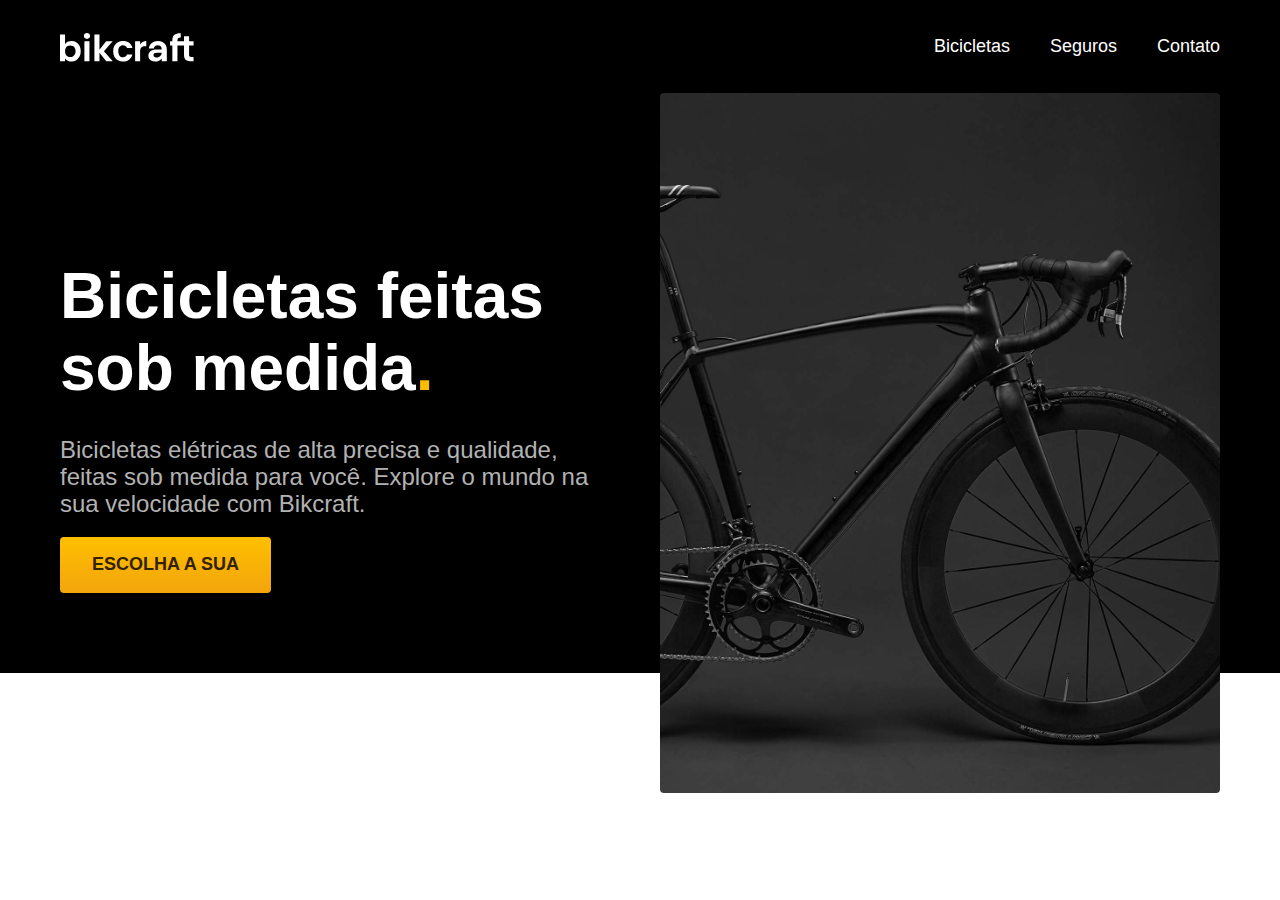
==== bikcraft/index.html @ 2b298da4 "Header do site" ====
<!DOCTYPE html>
<html lang="pt-br">
<head>
    <title>BikCraft - Bicletas Elétricas</title>
    <meta name="description" content="Bicletas elétricas de alta precisão e qualidade feitas sob medida para o cliente. Explore o mundo na sua velocidade com a Bikcraft.">
    <meta charset="UTF-8">
    <meta name="viewport" content="width=device-width, initial-scale=1.0">
    <link rel="stylesheet" href="./css/style.css">
</head>
<body>
    <header class="header-bg">
        <div class="header">
            <a href="./">        
                <img src="./img/bikcraft.svg" alt="Bikcraft">
            </a>
            <nav aria-label="primaria">
                <ul class="header-menu">
                    <li><a href="./bicicletas.html">Bicicletas</a></li>
                    <li><a href="./seguros.html">Seguros</a></li>
                    <li><a href="./contato.html">Contato</a></li>
                </ul>
            </nav>
        </div>
    </header>

    <main class="introducao-bg">
        <div class="introducao">
            <div class="introducao-conteudo">
            <h1>Bicicletas feitas sob medida<span>.</span></h1>
            <p>Bicicletas elétricas de alta precisa e qualidade,
                feitas sob medida para você. Explore o mundo na
                sua velocidade com Bikcraft.</p>
            <a href="./bicicletas.html">Escolha a sua</a>
            </div>
            <div>
            <img src="./img/fotos/introducao.jpg" alt="Bicicleta elétrica preta">
            </div>
        </div>
    </main>
</body>
</html>
---- bikcraft/css/style.css ----
body{
    margin: 0px;
    font-family: Arial, Helvetica, sans-serif;
}
ul{
    padding: 0px;
    list-style: none;
}
h1, ul, p{
   margin: 0px;
}
a{
    text-decoration: none;
    color: inherit;
}
img{
    max-width: 100%;
    display: block;
}
.header-bg{
    background-color: #000000;   
}
.header{
    display: flex;
    justify-content: space-between;
    align-items: center;
    padding: 20px;
    max-width: 1160px;
    margin-left: auto;
    margin-right: auto;
    flex-wrap: wrap;
    gap: 20px;
}

.header-menu{
    display: flex;
    gap: 40px;
    flex-wrap: wrap;
}

.header-menu a {
    padding: 16px 0px;
    display: inline-block;
    color: #ffffff;
    font-size: 18px;
    position: relative;
}

.header-menu a:after{
    content: "";
    display: block;
    height: 2px;
    width: 0px;
    background: #ffffff;
    margin-top: 4px;
    transition: 0.3s;
    position: absolute;
}

.header-menu a:hover:after{
    content: "";
    display: block;
    height: 2px;
    width: 100%;
    background: #ffffff;
    margin-top: 4px
}

@media (max-width:800px){
    .header-menu{
        gap: 20px;
    }
    .header-menu a{
        background: #111111;
        padding: 12px 16px;
        border-radius: 4px;
    }
    .header-menu a:hover{
        background-color: #2e2e2e;
    }
    .header a:hover:after{
       display: none;
    }
}

@media (max-width:600px){
    .header-menu{
        gap: 12px;
    }
    .header-menu a{
        padding: 8px 13px;
        font-size: 14px;
    }
}

.introducao-bg{
    background-color: #000000;
    color: white;
    box-shadow: inset 0 -120px #ffffff;
}
.introducao{
    display: grid;
    grid-template-columns: 1fr 1fr;
    gap: 0px 40px;
    max-width: 1200px;
    box-sizing: border-box;
    padding-left: 20px;
    padding-right: 20px;
    margin-left: auto;
    margin-right: auto;
}
.introducao-conteudo{
    align-self: end;
    padding-bottom: 200px;
}
.introducao img{
    height: 100%;
    object-fit: cover;
    border-radius: 4px;
}
.introducao h1{
    margin-bottom: 32px;
    font-size: 64px;
    line-height: 1.125;
}

.introducao h1 span{
    color: #FFBB00;
}

.introducao p{
    margin-bottom: 20px;
    font-size: 24px;
    line-height: 1.125;
    color: #b2b2b2;
}
.introducao a{
    padding: 16px 32px;
    display: inline-block;
    background: linear-gradient(#ffbf00, #f2a50c);
    border-radius: 4px;
    box-shadow: 0 1px 2px rgba(0,0,0,0.1);  
    text-transform: uppercase;
    color: #332200;
    font-size: 18px;
    line-height: 1.33;
    font-weight: bold;
}
.introducao a:hover{
    background: linear-gradient(#ffb60d, #e59317);
}
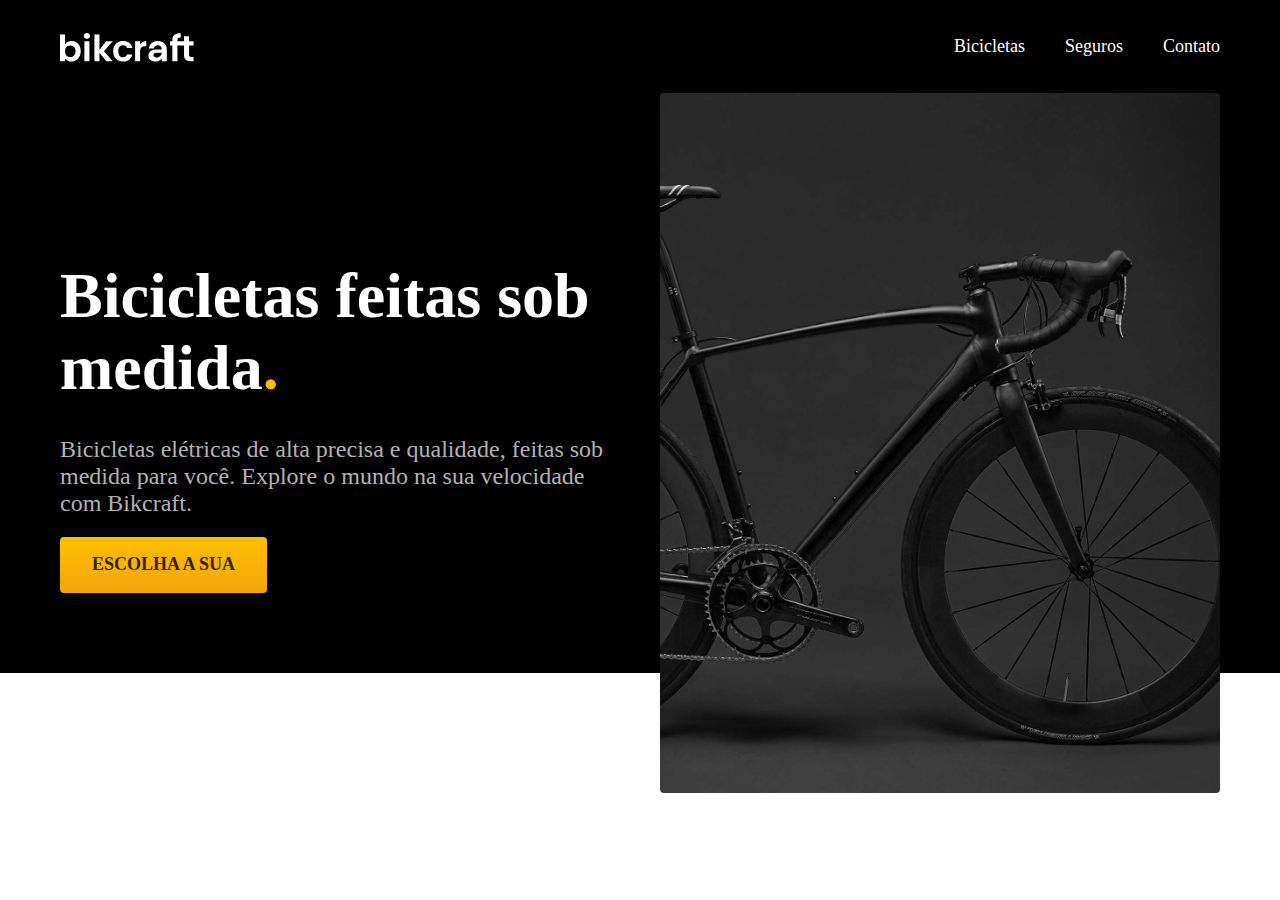
==== commit 5cda181a: "Organizacao de CSS e finalizacao de header" ====
--- a/bikcraft/index.html
+++ b/bikcraft/index.html
@@ -6,6 +6,9 @@
     <meta charset="UTF-8">
     <meta name="viewport" content="width=device-width, initial-scale=1.0">
     <link rel="stylesheet" href="./css/style.css">
+    <!--<link rel="preconnect" href="https://fonts.googleapis.com">
+    <link rel="preconnect" href="https://fonts.gstatic.com" crossorigin>
+    <link href="https://fonts.googleapis.com/css2?family=Poppins:wght@400;600&family=Roboto:wght@400;500&display=swap " rel="stylesheet"> -->
 </head>
 <body>
     <header class="header-bg">
@@ -14,7 +17,7 @@
                 <img src="./img/bikcraft.svg" alt="Bikcraft">
             </a>
             <nav aria-label="primaria">
-                <ul class="header-menu">
+                <ul class="header-menu cor-0">
                     <li><a href="./bicicletas.html">Bicicletas</a></li>
                     <li><a href="./seguros.html">Seguros</a></li>
                     <li><a href="./contato.html">Contato</a></li>
@@ -26,16 +29,17 @@
     <main class="introducao-bg">
         <div class="introducao">
             <div class="introducao-conteudo">
-            <h1>Bicicletas feitas sob medida<span>.</span></h1>
-            <p>Bicicletas elétricas de alta precisa e qualidade,
+            <h1 class="texto-grande cor-0">Bicicletas feitas sob medida<span class="cor-p1">.</span></h1>
+            <p class="texto-medio cor-5">Bicicletas elétricas de alta precisa e qualidade,
                 feitas sob medida para você. Explore o mundo na
                 sua velocidade com Bikcraft.</p>
-            <a href="./bicicletas.html">Escolha a sua</a>
+            <a class="botao" href="./bicicletas.html">Escolha a sua</a>
             </div>
             <div>
             <img src="./img/fotos/introducao.jpg" alt="Bicicleta elétrica preta">
             </div>
         </div>
     </main>
+
 </body>
 </html>--- a/bikcraft/css/style.css
+++ b/bikcraft/css/style.css
@@ -1,151 +1,8 @@
-body{
-    margin: 0px;
-    font-family: Arial, Helvetica, sans-serif;
-}
-ul{
-    padding: 0px;
-    list-style: none;
-}
-h1, ul, p{
-   margin: 0px;
-}
-a{
-    text-decoration: none;
-    color: inherit;
-}
-img{
-    max-width: 100%;
-    display: block;
-}
-.header-bg{
-    background-color: #000000;   
-}
-.header{
-    display: flex;
-    justify-content: space-between;
-    align-items: center;
-    padding: 20px;
-    max-width: 1160px;
-    margin-left: auto;
-    margin-right: auto;
-    flex-wrap: wrap;
-    gap: 20px;
-}
+@import "./global/global.css";
+@import "./global/header.css";
+@import "./home/introducao.css";
+@import "./utilidades/componentes.css";
+@import "./utilidades/tipografia.css";
+@import "./utilidades/cores.css";
 
-.header-menu{
-    display: flex;
-    gap: 40px;
-    flex-wrap: wrap;
-}
 
-.header-menu a {
-    padding: 16px 0px;
-    display: inline-block;
-    color: #ffffff;
-    font-size: 18px;
-    position: relative;
-}
-
-.header-menu a:after{
-    content: "";
-    display: block;
-    height: 2px;
-    width: 0px;
-    background: #ffffff;
-    margin-top: 4px;
-    transition: 0.3s;
-    position: absolute;
-}
-
-.header-menu a:hover:after{
-    content: "";
-    display: block;
-    height: 2px;
-    width: 100%;
-    background: #ffffff;
-    margin-top: 4px
-}
-
-@media (max-width:800px){
-    .header-menu{
-        gap: 20px;
-    }
-    .header-menu a{
-        background: #111111;
-        padding: 12px 16px;
-        border-radius: 4px;
-    }
-    .header-menu a:hover{
-        background-color: #2e2e2e;
-    }
-    .header a:hover:after{
-       display: none;
-    }
-}
-
-@media (max-width:600px){
-    .header-menu{
-        gap: 12px;
-    }
-    .header-menu a{
-        padding: 8px 13px;
-        font-size: 14px;
-    }
-}
-
-.introducao-bg{
-    background-color: #000000;
-    color: white;
-    box-shadow: inset 0 -120px #ffffff;
-}
-.introducao{
-    display: grid;
-    grid-template-columns: 1fr 1fr;
-    gap: 0px 40px;
-    max-width: 1200px;
-    box-sizing: border-box;
-    padding-left: 20px;
-    padding-right: 20px;
-    margin-left: auto;
-    margin-right: auto;
-}
-.introducao-conteudo{
-    align-self: end;
-    padding-bottom: 200px;
-}
-.introducao img{
-    height: 100%;
-    object-fit: cover;
-    border-radius: 4px;
-}
-.introducao h1{
-    margin-bottom: 32px;
-    font-size: 64px;
-    line-height: 1.125;
-}
-
-.introducao h1 span{
-    color: #FFBB00;
-}
-
-.introducao p{
-    margin-bottom: 20px;
-    font-size: 24px;
-    line-height: 1.125;
-    color: #b2b2b2;
-}
-.introducao a{
-    padding: 16px 32px;
-    display: inline-block;
-    background: linear-gradient(#ffbf00, #f2a50c);
-    border-radius: 4px;
-    box-shadow: 0 1px 2px rgba(0,0,0,0.1);  
-    text-transform: uppercase;
-    color: #332200;
-    font-size: 18px;
-    line-height: 1.33;
-    font-weight: bold;
-}
-.introducao a:hover{
-    background: linear-gradient(#ffb60d, #e59317);
-}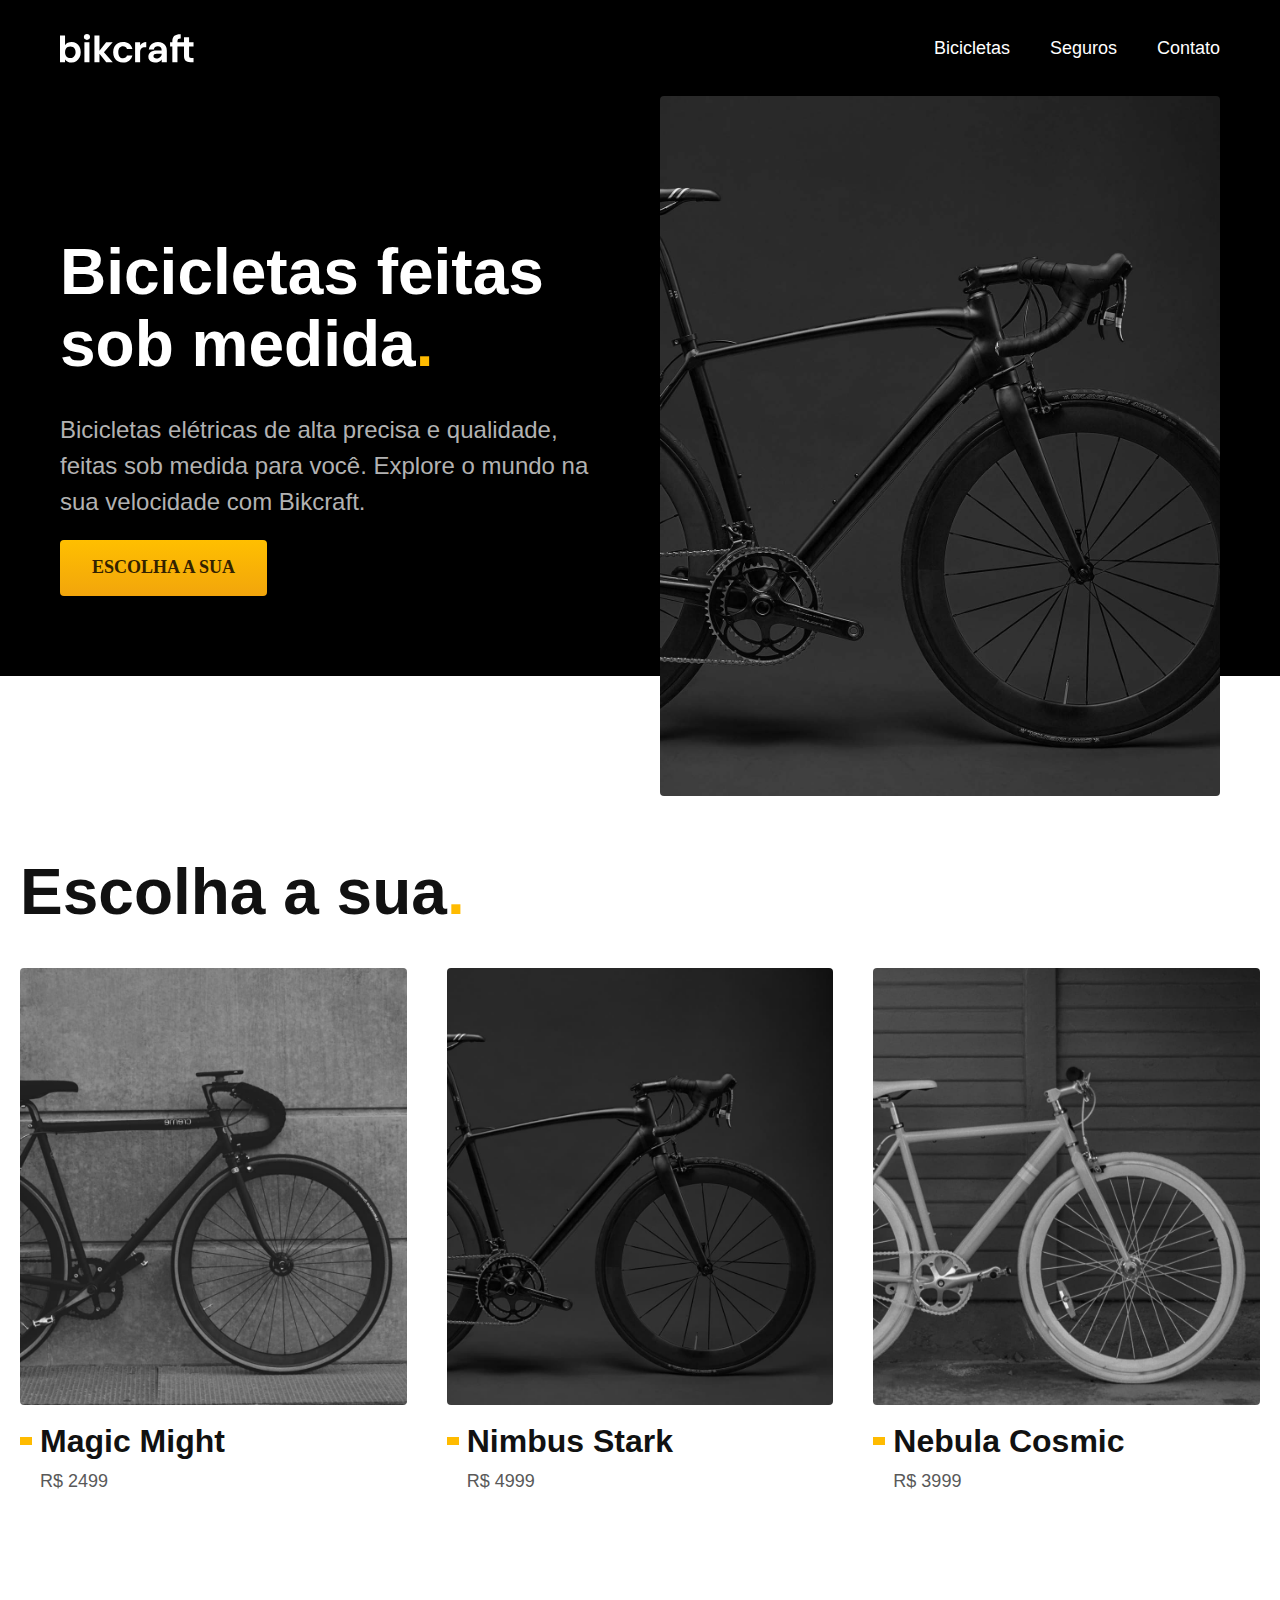
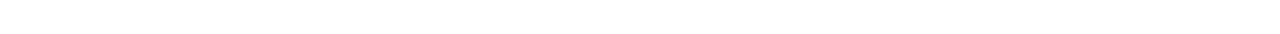
==== commit 6b367622: "Catálogo" ====
--- a/bikcraft/index.html
+++ b/bikcraft/index.html
@@ -17,7 +17,7 @@
                 <img src="./img/bikcraft.svg" alt="Bikcraft">
             </a>
             <nav aria-label="primaria">
-                <ul class="header-menu cor-0">
+                <ul class="header-menu font-1-m cor-0">
                     <li><a href="./bicicletas.html">Bicicletas</a></li>
                     <li><a href="./seguros.html">Seguros</a></li>
                     <li><a href="./contato.html">Contato</a></li>
@@ -29,8 +29,8 @@
     <main class="introducao-bg">
         <div class="introducao">
             <div class="introducao-conteudo">
-            <h1 class="texto-grande cor-0">Bicicletas feitas sob medida<span class="cor-p1">.</span></h1>
-            <p class="texto-medio cor-5">Bicicletas elétricas de alta precisa e qualidade,
+            <h1 class="font-1-xxl cor-0">Bicicletas feitas sob medida<span class="cor-p1">.</span></h1>
+            <p class="font-2-l cor-5">Bicicletas elétricas de alta precisa e qualidade,
                 feitas sob medida para você. Explore o mundo na
                 sua velocidade com Bikcraft.</p>
             <a class="botao" href="./bicicletas.html">Escolha a sua</a>
@@ -40,6 +40,31 @@
             </div>
         </div>
     </main>
-
+    <article class="bicicletas-lista">
+        <h2 class="font-1-xxl">Escolha a sua<span class="cor-p1">.</span></h2>
+        <ul>
+            <a href="./bicicletas/magic.html">
+                <li>
+                    <img src="./img/bicicletas/magic-home.jpg" alt="Bicicleta preta">
+                    <h3 class="font-1-xl">Magic Might</h3>
+                    <span class="font-2-m cor-8">R$ 2499</span>
+                </li>
+            </a>   
+            <a href="./bicicletas/magic.html">
+                <li>
+                    <img src="./img/bicicletas/nimbus-home.jpg" alt="Bicicleta preta">
+                    <h3 class="font-1-xl">Nimbus Stark</h3>
+                    <span class="font-2-m cor-8">R$ 4999</span>
+                </li>
+            </a>   
+            <a href="./bicicletas/magic.html">
+                <li>
+                    <img src="./img/bicicletas/nebula-home.jpg" alt="Bicicleta preta">
+                    <h3 class="font-1-xl">Nebula Cosmic</h3>
+                    <span class="font-2-m cor-8">R$ 3999</span>
+                </li>
+            </a>
+        </ul>
+    </article>
 </body>
 </html>--- a/bikcraft/css/style.css
+++ b/bikcraft/css/style.css
@@ -4,5 +4,6 @@
 @import "./utilidades/componentes.css";
 @import "./utilidades/tipografia.css";
 @import "./utilidades/cores.css";
+@import "./bicicletas/bicicletas-lista.css";
 
 
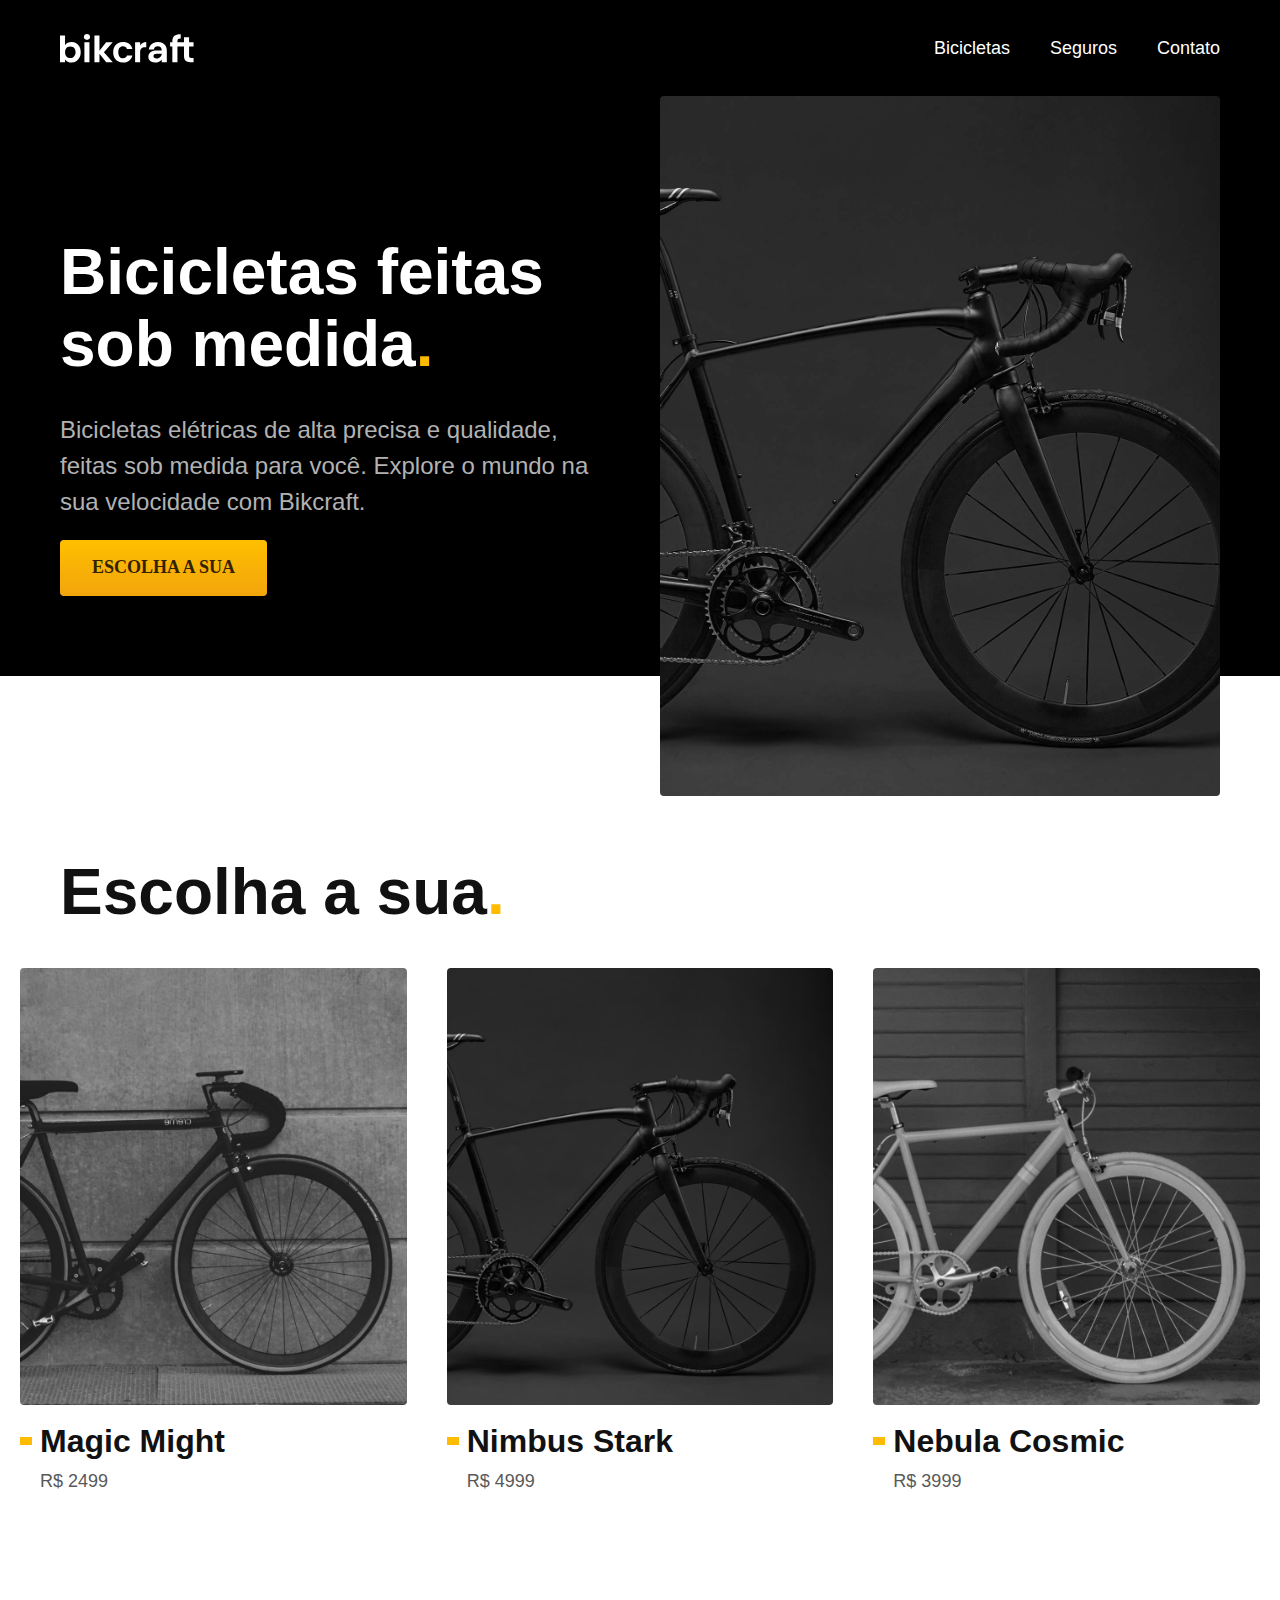
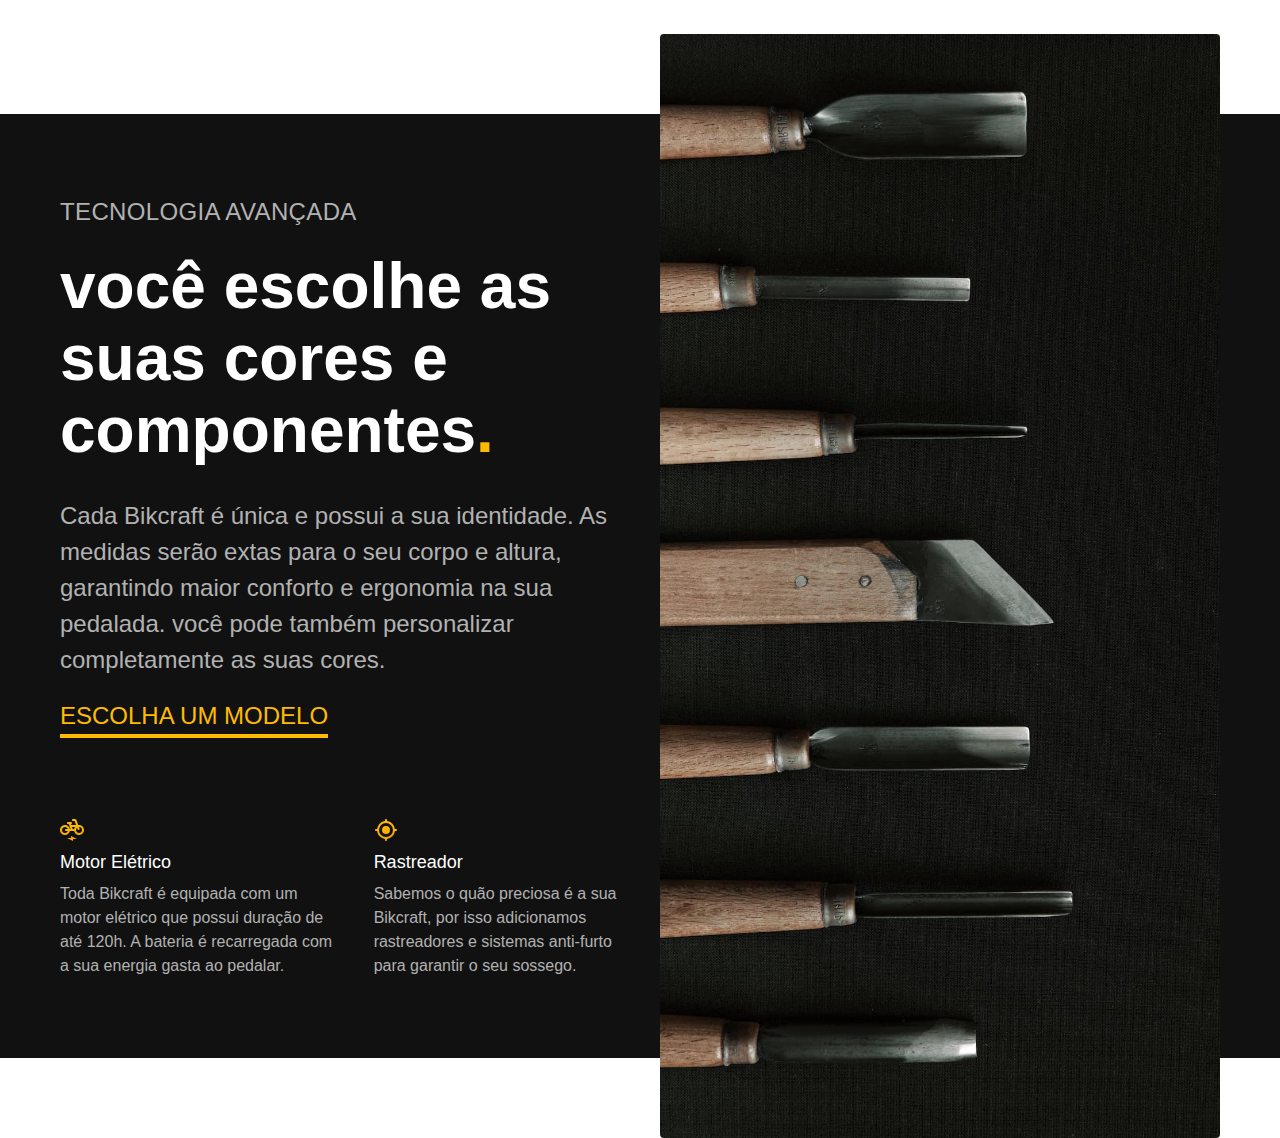
==== commit 5c483d93: "Criação de aba tecnologia" ====
--- a/bikcraft/index.html
+++ b/bikcraft/index.html
@@ -12,7 +12,7 @@
 </head>
 <body>
     <header class="header-bg">
-        <div class="header">
+        <div class="header container">
             <a href="./">        
                 <img src="./img/bikcraft.svg" alt="Bikcraft">
             </a>
@@ -27,7 +27,7 @@
     </header>
 
     <main class="introducao-bg">
-        <div class="introducao">
+        <div class="introducao container">
             <div class="introducao-conteudo">
             <h1 class="font-1-xxl cor-0">Bicicletas feitas sob medida<span class="cor-p1">.</span></h1>
             <p class="font-2-l cor-5">Bicicletas elétricas de alta precisa e qualidade,
@@ -41,7 +41,7 @@
         </div>
     </main>
     <article class="bicicletas-lista">
-        <h2 class="font-1-xxl">Escolha a sua<span class="cor-p1">.</span></h2>
+        <h2 class="font-1-xxl container">Escolha a sua<span class="cor-p1">.</span></h2>
         <ul>
             <a href="./bicicletas/magic.html">
                 <li>
@@ -66,5 +66,37 @@
             </a>
         </ul>
     </article>
+
+    <article class="tecnologia-bg">
+        <div class="tecnologia container">
+            <div class="tecnologia-conteudo">
+                <span class="font-2-l-b cor-5">Tecnologia Avançada</span>
+                <h2 class="font-1-xxl cor-0">você escolhe as suas cores e componentes<span class="cor-p1">.</span></h2>
+                <p class="font-2-l cor-5">Cada Bikcraft é única e possui a sua identidade. As medidas serão extas para o
+                seu corpo e altura, garantindo maior conforto e ergonomia na sua pedalada. você
+                pode também personalizar completamente as suas cores.</p>
+                <a href="./bicicletas.html" class="link">Escolha um modelo</a>
+                <div class="tecnologia-vantagens">
+                <div >
+                    <img src="./img/icones/eletrica.svg" alt="">
+                    <h3 class="font-1-m cor-0">Motor Elétrico</h3>
+                    <p class="font-2-s cor-5">Toda Bikcraft é equipada com um motor elétrico que possui duração de até
+                    120h. A bateria é recarregada com a sua energia gasta ao pedalar.</p>
+                </div>
+                <div>
+                    <img src="./img/icones/rastreador.svg" alt="">
+                    <h3 class="font-1-m cor-0">Rastreador</h3>
+                    <p class="font-2-s cor-5">Sabemos o quão preciosa é a sua Bikcraft, por isso adicionamos rastreadores e
+                    sistemas anti-furto para garantir o seu sossego.</p>
+                </div>
+            </div>
+            </div>
+            <div class="tecnologia-imagem">
+                <img src="./img/fotos/tecnologia.jpg" alt="">
+            </div>
+        </div>
+    </article>
+
 </body>
+
 </html>--- a/bikcraft/css/style.css
+++ b/bikcraft/css/style.css
@@ -1,6 +1,7 @@
 @import "./global/global.css";
 @import "./global/header.css";
 @import "./home/introducao.css";
+@import "./home/tecnologia.css";
 @import "./utilidades/componentes.css";
 @import "./utilidades/tipografia.css";
 @import "./utilidades/cores.css";
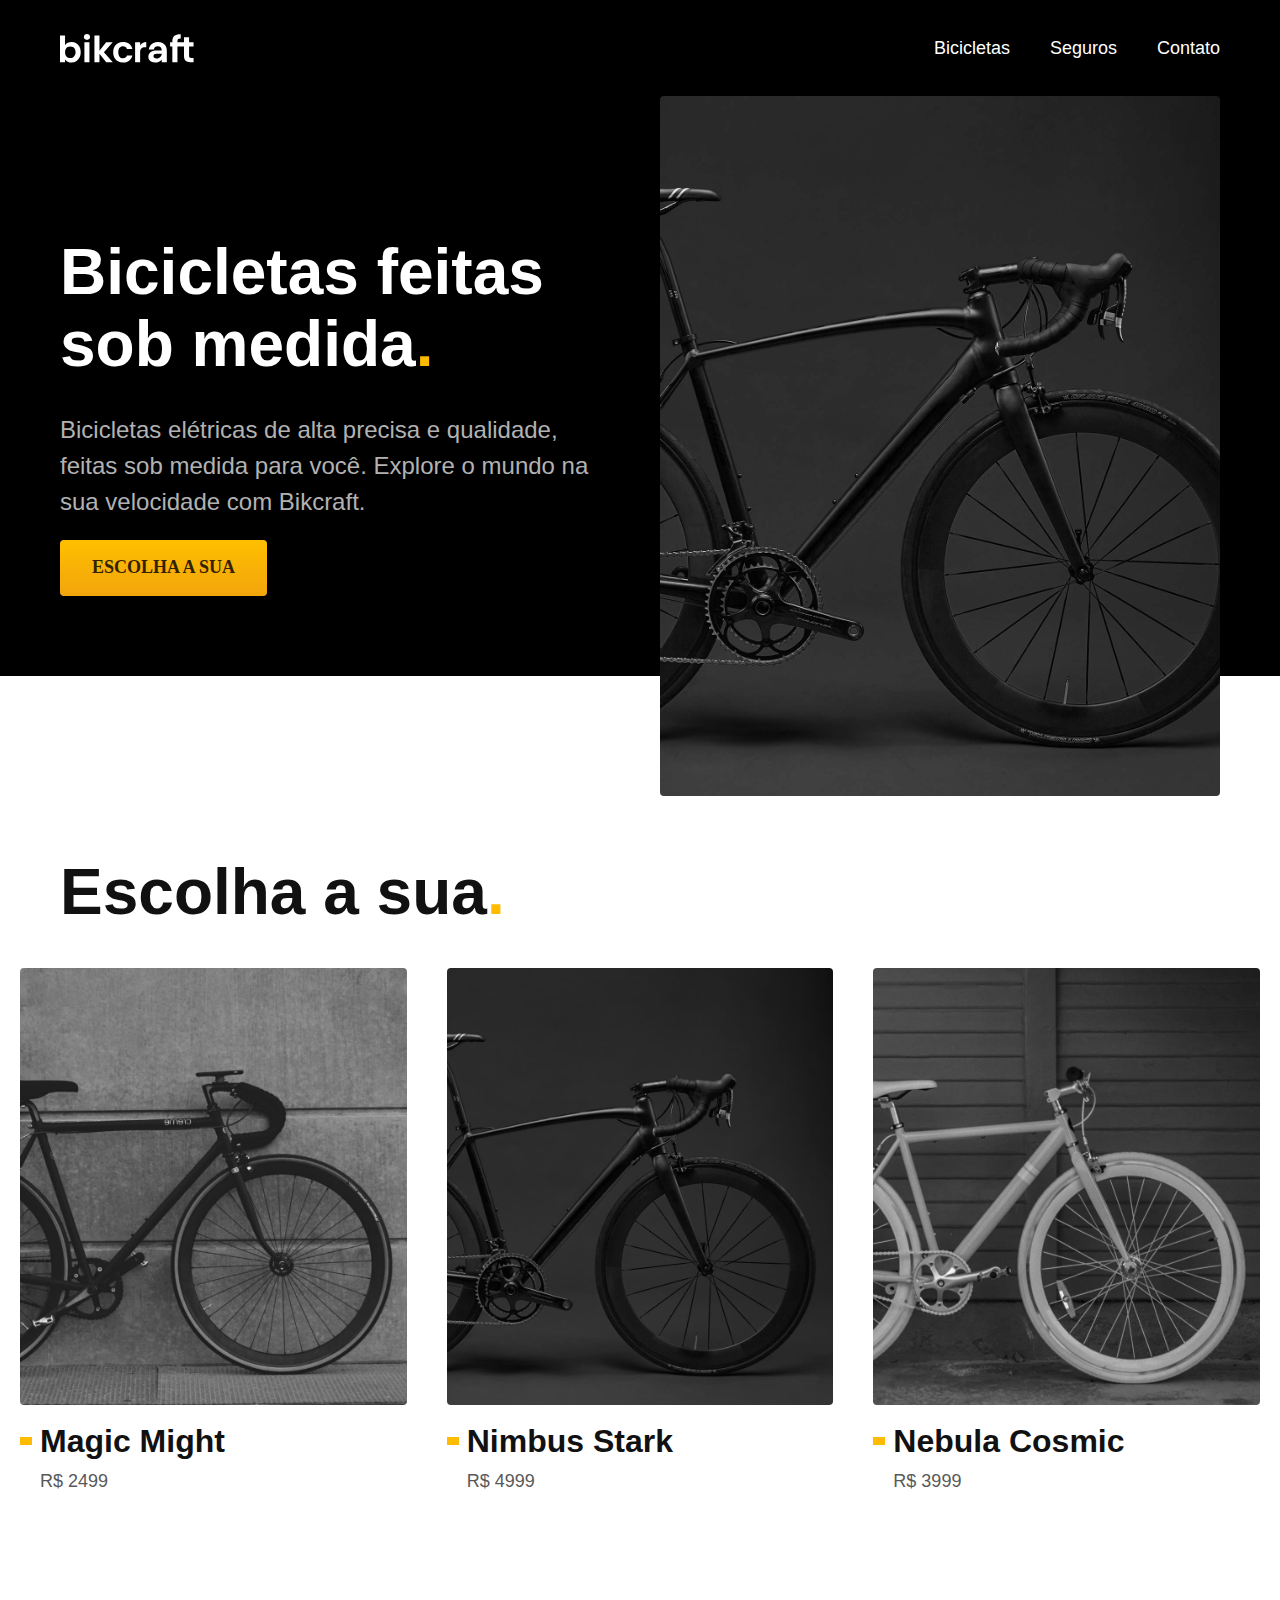
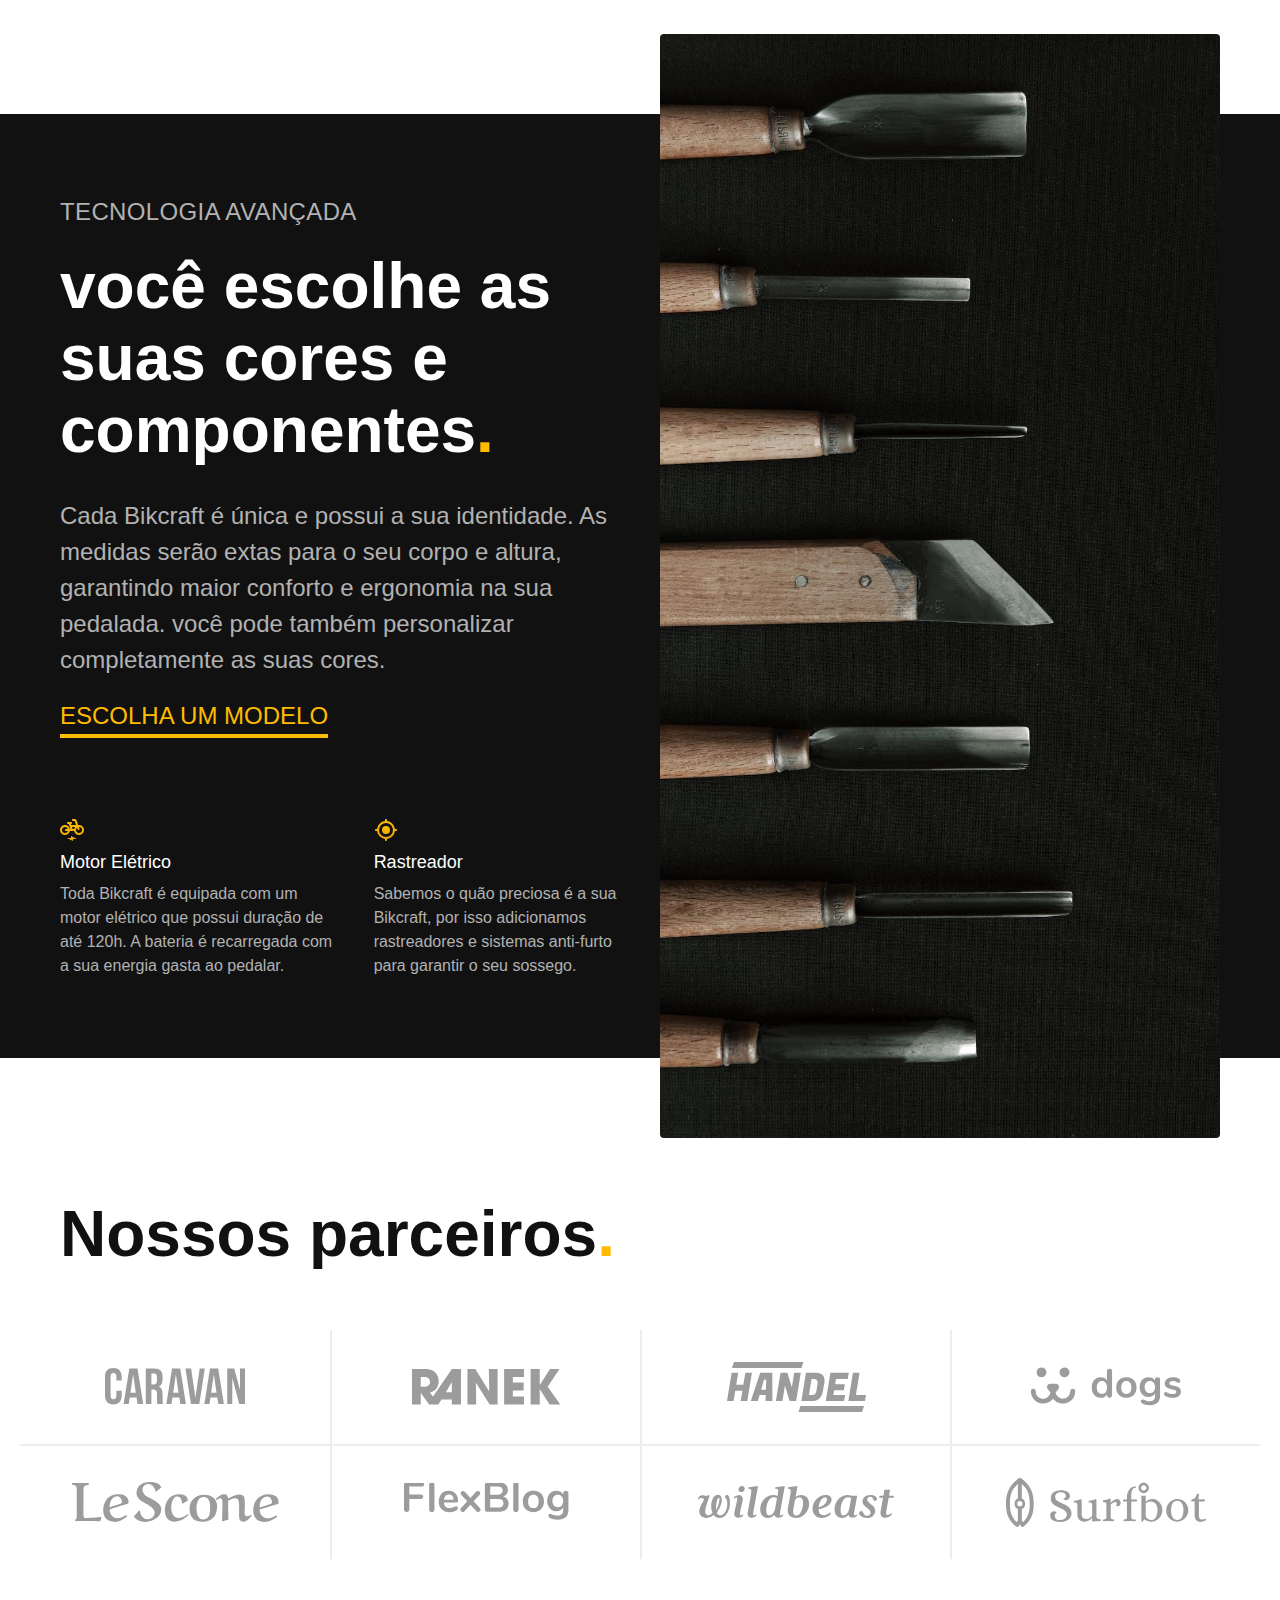
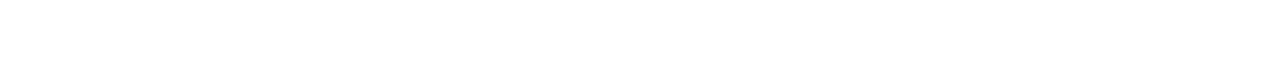
==== commit e66c8dd1: "Parceiros" ====
--- a/bikcraft/index.html
+++ b/bikcraft/index.html
@@ -97,6 +97,19 @@
         </div>
     </article>
 
+    <section class="parceiros" aria-label="Nossos Parceiros">
+        <h2 class="font-1-xxl container">Nossos parceiros<span class="cor-p1">.</span></h2>
+        <ul>
+            <li><img src="./img/parceiros/caravan.svg" alt="caravan"></li>
+            <li><img src="./img/parceiros/ranek.svg" alt="ranek"></li>
+            <li><img src="./img/parceiros/handel.svg" alt="handel.svg"></li>
+            <li><img src="./img/parceiros/dogs.svg" alt="dogs.svg"></li>
+            <li><img src="./img/parceiros/lescone.svg" alt="lescone.svg"></li>
+            <li><img src="./img/parceiros/flexblog.svg" alt="flexblog.svg"></li>
+            <li><img src="./img/parceiros/wildbeast.svg" alt="wildbeast.svg"></li>
+            <li><img src="./img/parceiros/surfbot.svg" alt="surfbot.svg"></li>
+        </ul>
+    </section>
 </body>
 
 </html>--- a/bikcraft/css/style.css
+++ b/bikcraft/css/style.css
@@ -1,10 +1,18 @@
+/* Global */
 @import "./global/global.css";
 @import "./global/header.css";
+
+/* Home */
 @import "./home/introducao.css";
 @import "./home/tecnologia.css";
+@import "./home/parceiros.css";
+
+/* Utilidades */
 @import "./utilidades/componentes.css";
 @import "./utilidades/tipografia.css";
 @import "./utilidades/cores.css";
+
+/* Bicicletas */
 @import "./bicicletas/bicicletas-lista.css";
 
 
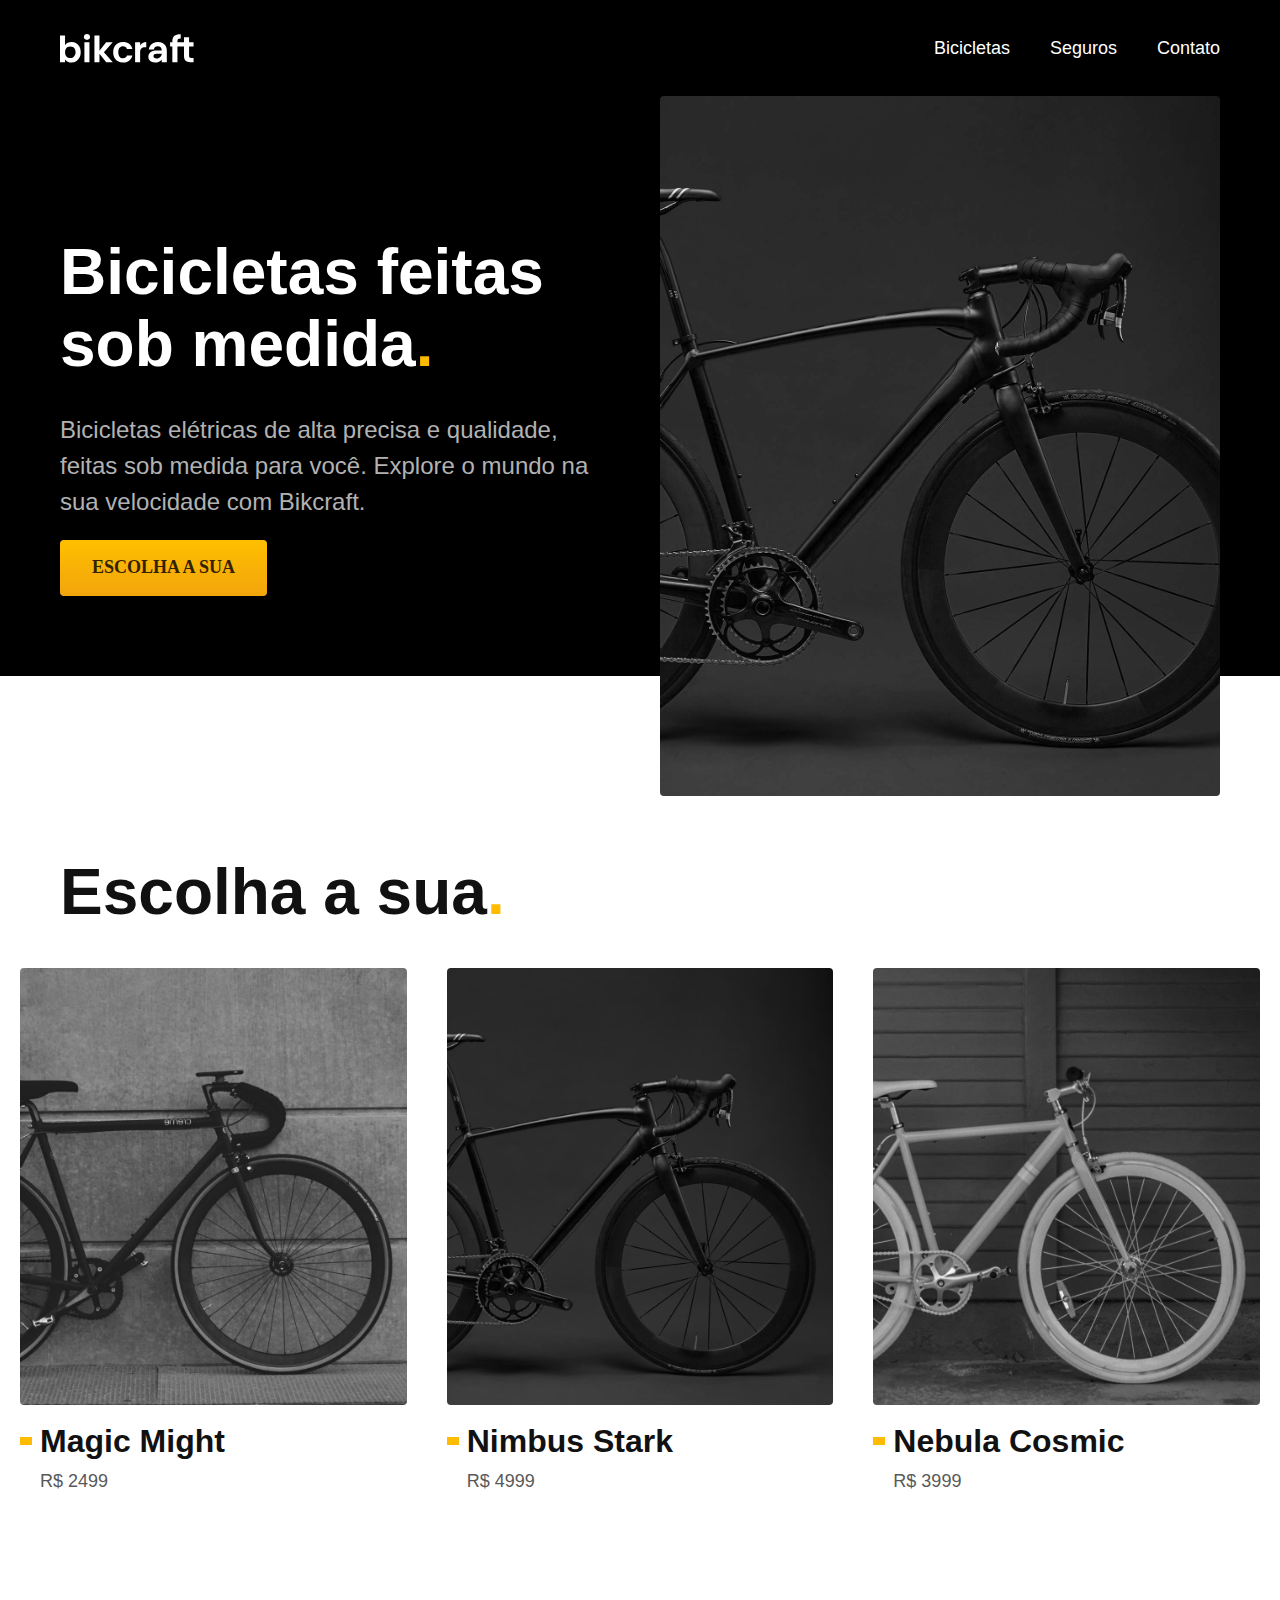
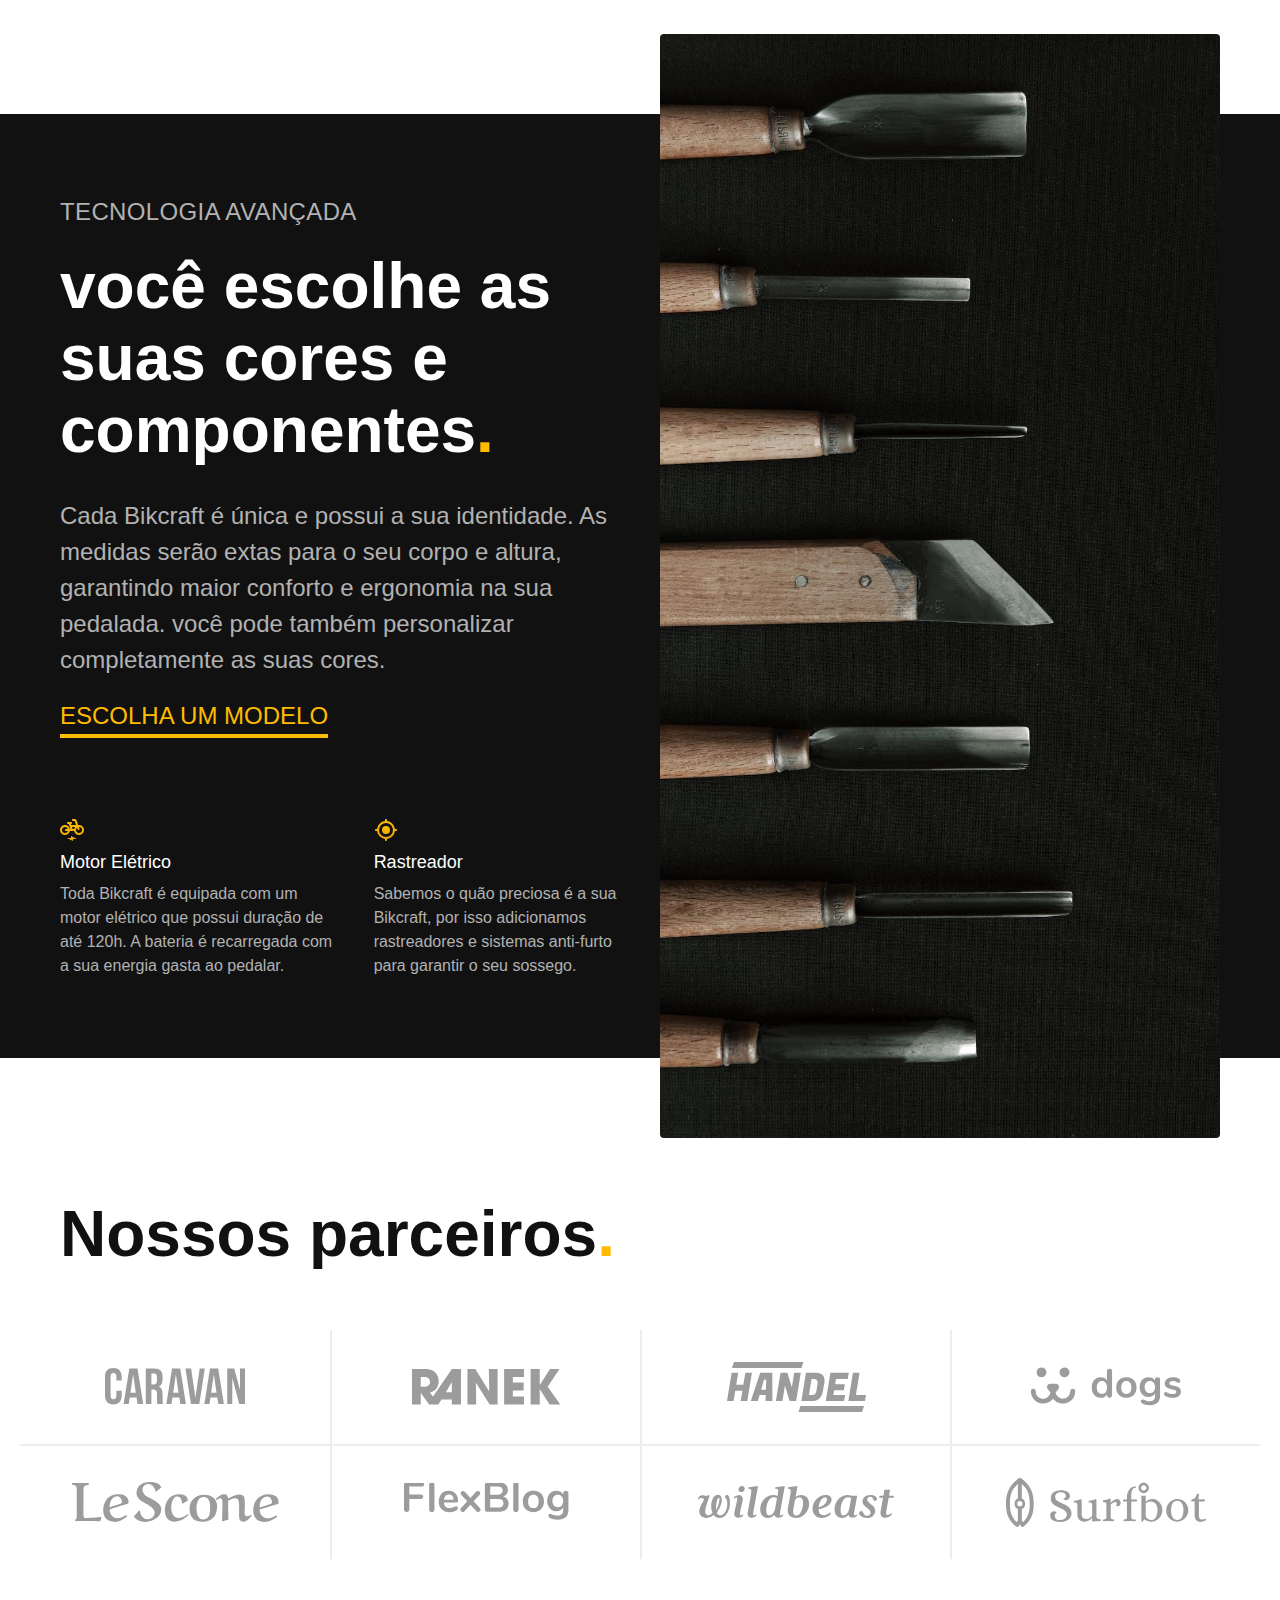
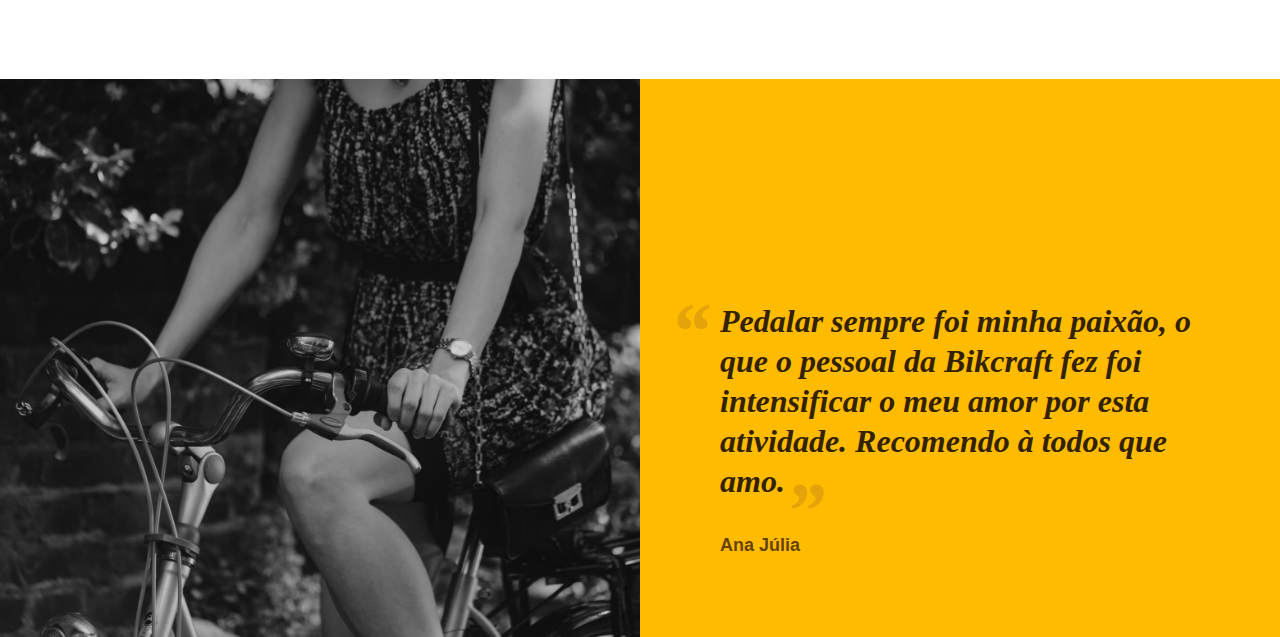
==== commit 8515fcc3: "Depoimento" ====
--- a/bikcraft/index.html
+++ b/bikcraft/index.html
@@ -110,6 +110,20 @@
             <li><img src="./img/parceiros/surfbot.svg" alt="surfbot.svg"></li>
         </ul>
     </section>
+
+    <section class="depoimento" aria-label="Depoimento">
+    <div>
+        <img src="./img/fotos/depoimento.jpg" alt="Pessoa pedalando com uma bicicleta Bikcraft">
+    </div>
+    <div class="depoimento-conteudo">
+        <blockquote class="font-1-xl cor-p5">
+            <p>Pedalar sempre foi minha paixão, o que o pessoal da 
+            Bikcraft fez foi intensificar o meu amor por esta atividade.
+            Recomendo à todos que amo.</p>
+        </blockquote>
+        <span class="font-1-m-b cor-p4">Ana Júlia</span>
+    </div>
+    </section>
 </body>
 
 </html>--- a/bikcraft/css/style.css
+++ b/bikcraft/css/style.css
@@ -6,6 +6,7 @@
 @import "./home/introducao.css";
 @import "./home/tecnologia.css";
 @import "./home/parceiros.css";
+@import "./home/depoimento.css";
 
 /* Utilidades */
 @import "./utilidades/componentes.css";
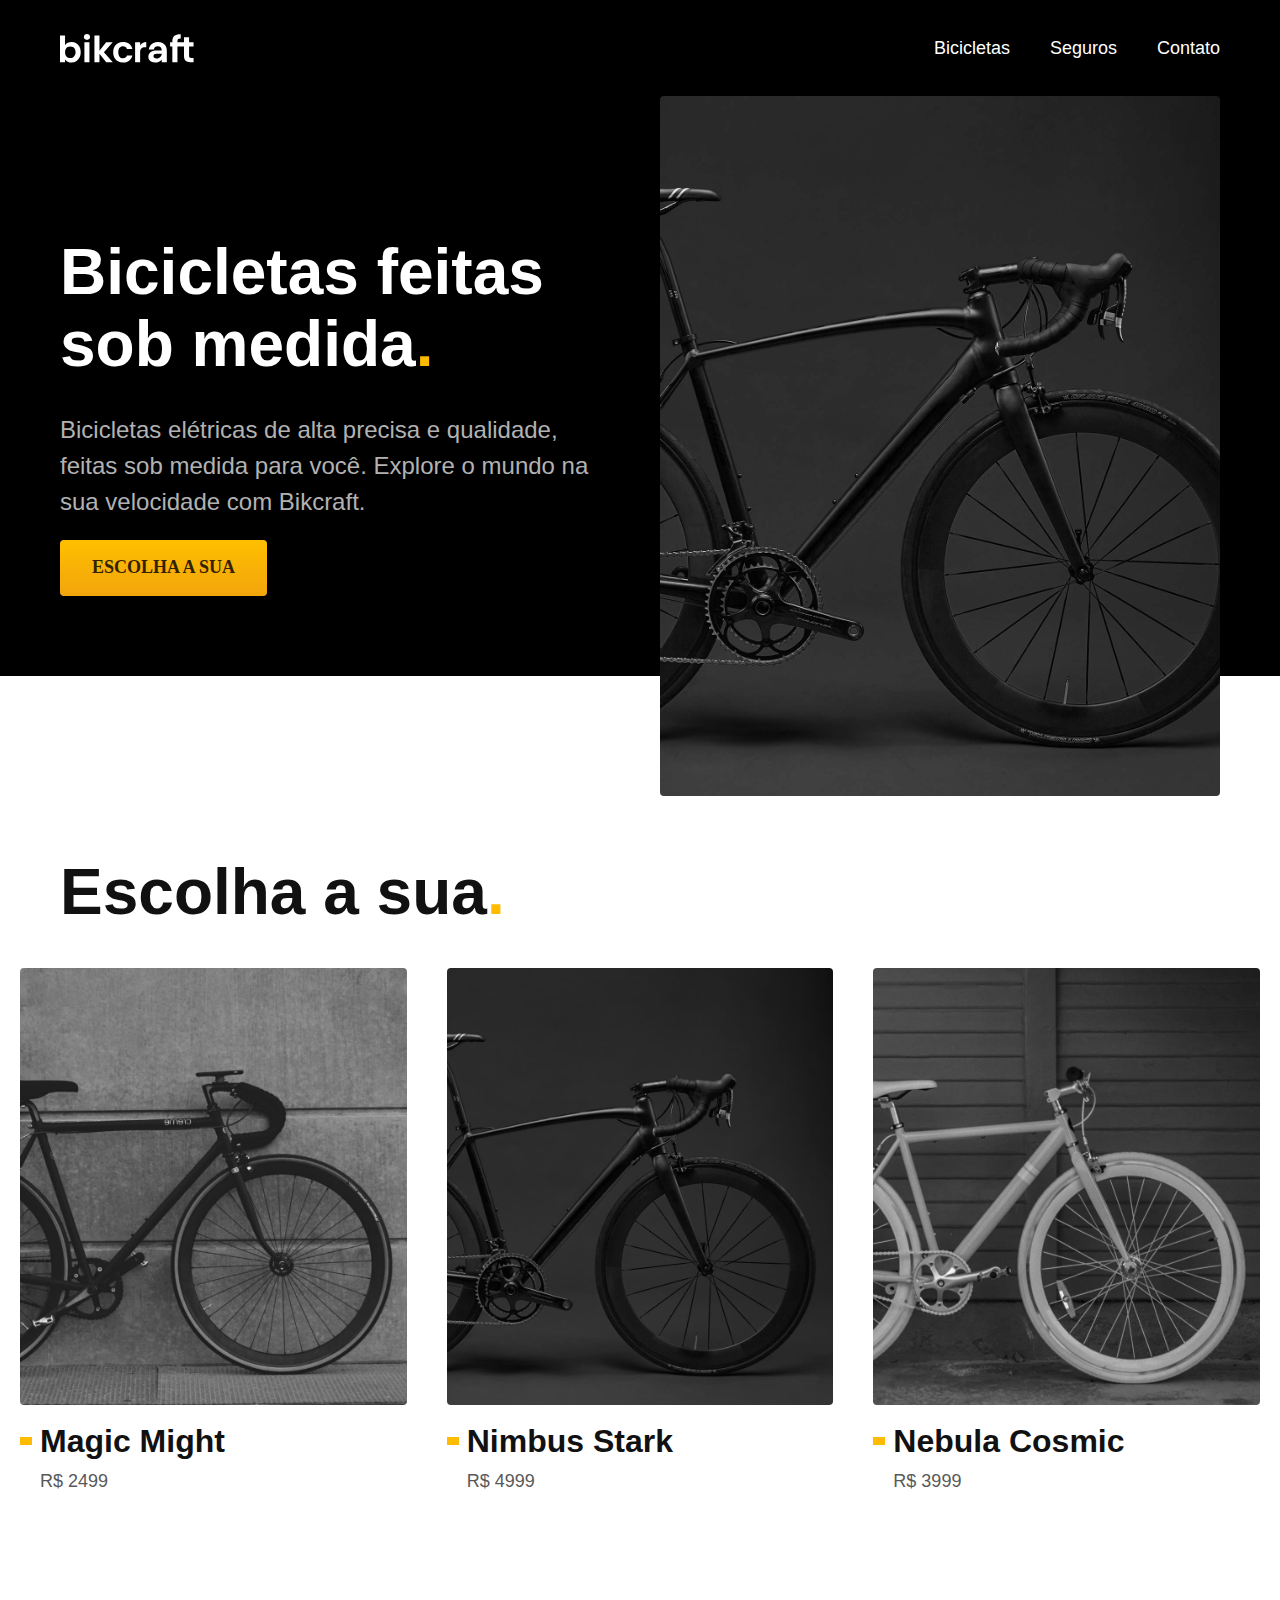
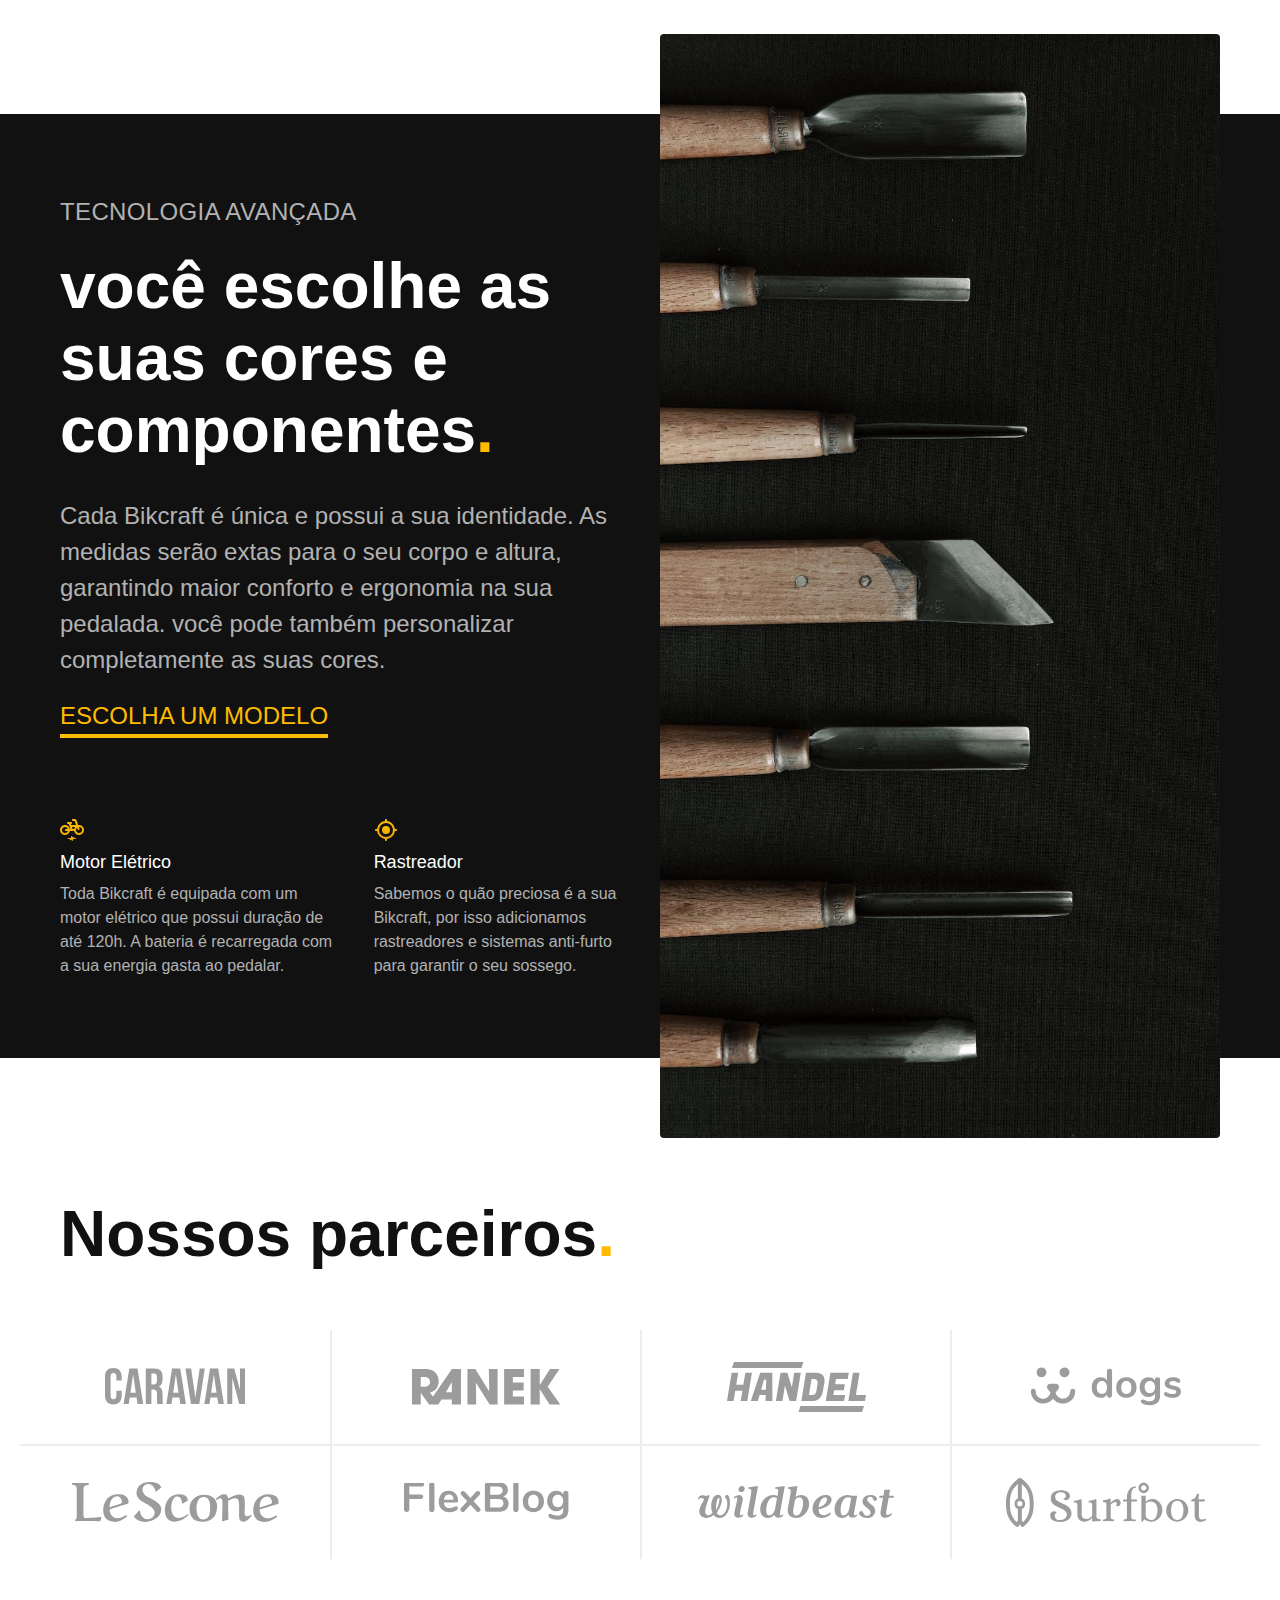
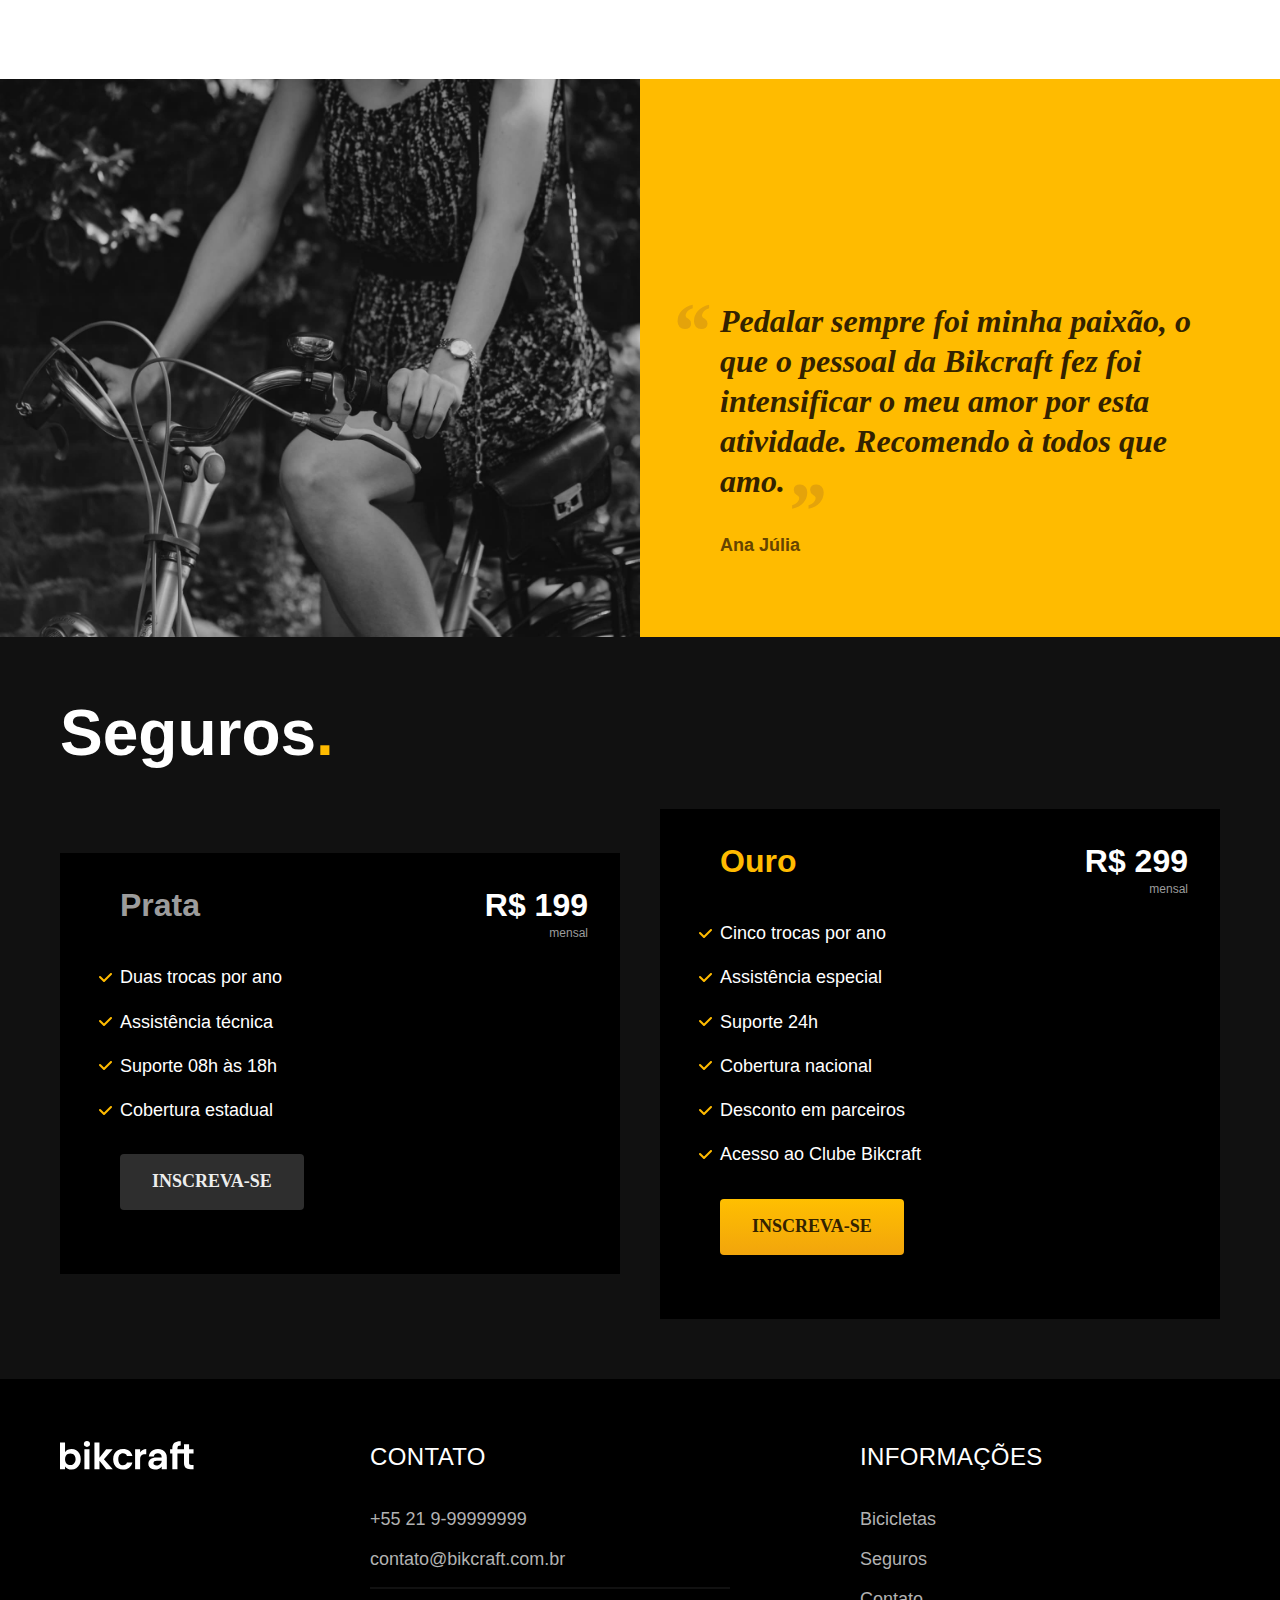
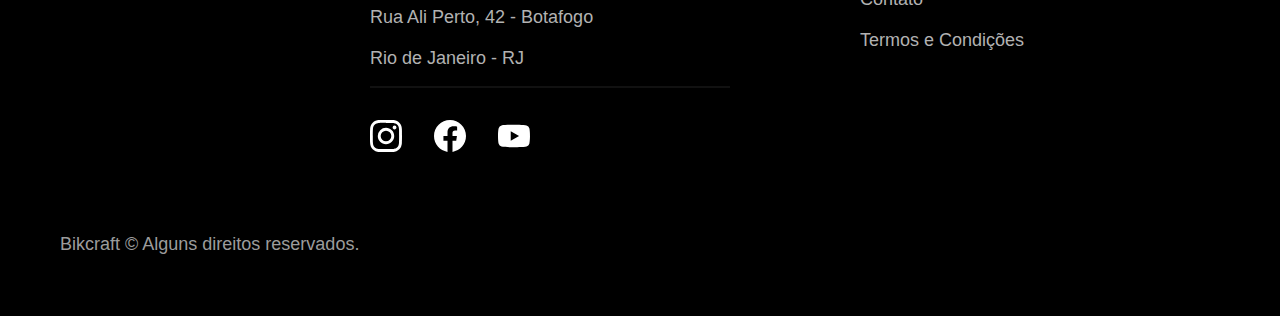
==== commit 0ff30a3e: "Seguros - footer - termos" ====
--- a/bikcraft/index.html
+++ b/bikcraft/index.html
@@ -124,6 +124,77 @@
         <span class="font-1-m-b cor-p4">Ana Júlia</span>
     </div>
     </section>
+
+    <article class="seguros-bg">
+        <div class="seguros container">
+            <h2 class="font-1-xxl cor-0">Seguros<span class="cor-p1">.</span></h2>
+            <div class="seguros-item">
+                <h3 class="font-1-xl cor-6">Prata</h3>
+                <span class="font-1-xl cor-0">R$ 199 <span class="font-1-xs cor-6">mensal</span>
+                </span>
+                <ul class="font-2-m cor-0">
+                    <li>Duas trocas por ano</li>
+                    <li>Assistência técnica</li>
+                    <li>Suporte 08h às 18h</li>
+                    <li>Cobertura estadual</li>
+                </ul>
+                <a href="./orcamento.html" class="botao secundario">Inscreva-se</a>
+            </div>
+            <div class="seguros-item">
+                <h3 class="font-1-xl cor-p1">Ouro</h3>
+                <span class="font-1-xl cor-0">R$ 299 <span class="font-1-xs cor-6">mensal</span>
+                </span>
+                <ul class="font-2-m cor-0">
+                    <li>Cinco trocas por ano</li>
+                    <li>Assistência especial</li>
+                    <li>Suporte 24h</li>
+                    <li>Cobertura nacional</li>
+                    <li>Desconto em parceiros</li>
+                    <li>Acesso ao Clube Bikcraft</li>
+                </ul>
+                </ul>
+                <a href="./orcamento.html" class="botao">Inscreva-se</a>
+            </div>
+        </div>
+    </article>
+
+    <footer class="footer-bg">
+        <div class="footer container">
+            <img src="./img/bikcraft.svg" alt="Bikcraft">
+            <div class="footer-contato">
+                <h3 class="font-2-l-b cor-0">Contato</h3>
+                <ul class="font-2-m cor-5">
+                    <li><a href="tel:+5521999999999">+55 21 9-99999999</a></li>
+                    <li><a href="mailto:contato@bikcraft.com.br">contato@bikcraft.com.br</a></li>
+                    <li>Rua Ali Perto, 42 - Botafogo</li>
+                    <li>Rio de Janeiro - RJ</li>
+                </ul>
+                <div class="footer-redes">
+                    <a href="./">
+                        <img src="./img/redes/instagram.svg" alt="Instagram">
+                    </a>
+                    <a href="./">
+                        <img src="./img/redes/facebook.svg" alt="Facebook">
+                    </a>
+                    <a href="./">
+                        <img src="./img/redes/youtube.svg" alt="Youtube">
+                    </a>
+                </div>
+            </div>
+            <div class="footer-informacoes">
+                <h3 class="font-2-l-b cor-0">Informações</h3>
+                <nav>
+                    <ul class="font-1-m cor-5">
+                        <li><a href="./bicicletas.html">Bicicletas</a></li>
+                        <li><a href="./seguros.html">Seguros</a></li>
+                        <li><a href="./contato.html">Contato</a></li>
+                        <li><a href="./termos.html">Termos e Condições</a></li>
+                    </ul>
+                </nav>
+            </div>
+            <p class="footer-copy font-2-m cor-6">Bikcraft © Alguns direitos reservados.</p>
+        </div>
+    </footer>
 </body>
 
 </html>--- a/bikcraft/css/style.css
+++ b/bikcraft/css/style.css
@@ -1,12 +1,16 @@
 /* Global */
 @import "./global/global.css";
 @import "./global/header.css";
+@import "./global/footer.css";
 
 /* Home */
 @import "./home/introducao.css";
 @import "./home/tecnologia.css";
 @import "./home/parceiros.css";
 @import "./home/depoimento.css";
+
+/* Termos */
+@import "./termos/termos.css";
 
 /* Utilidades */
 @import "./utilidades/componentes.css";
@@ -16,4 +20,7 @@
 /* Bicicletas */
 @import "./bicicletas/bicicletas-lista.css";
 
+/* seguros */
+@import "./seguros/seguros.css";
 
+
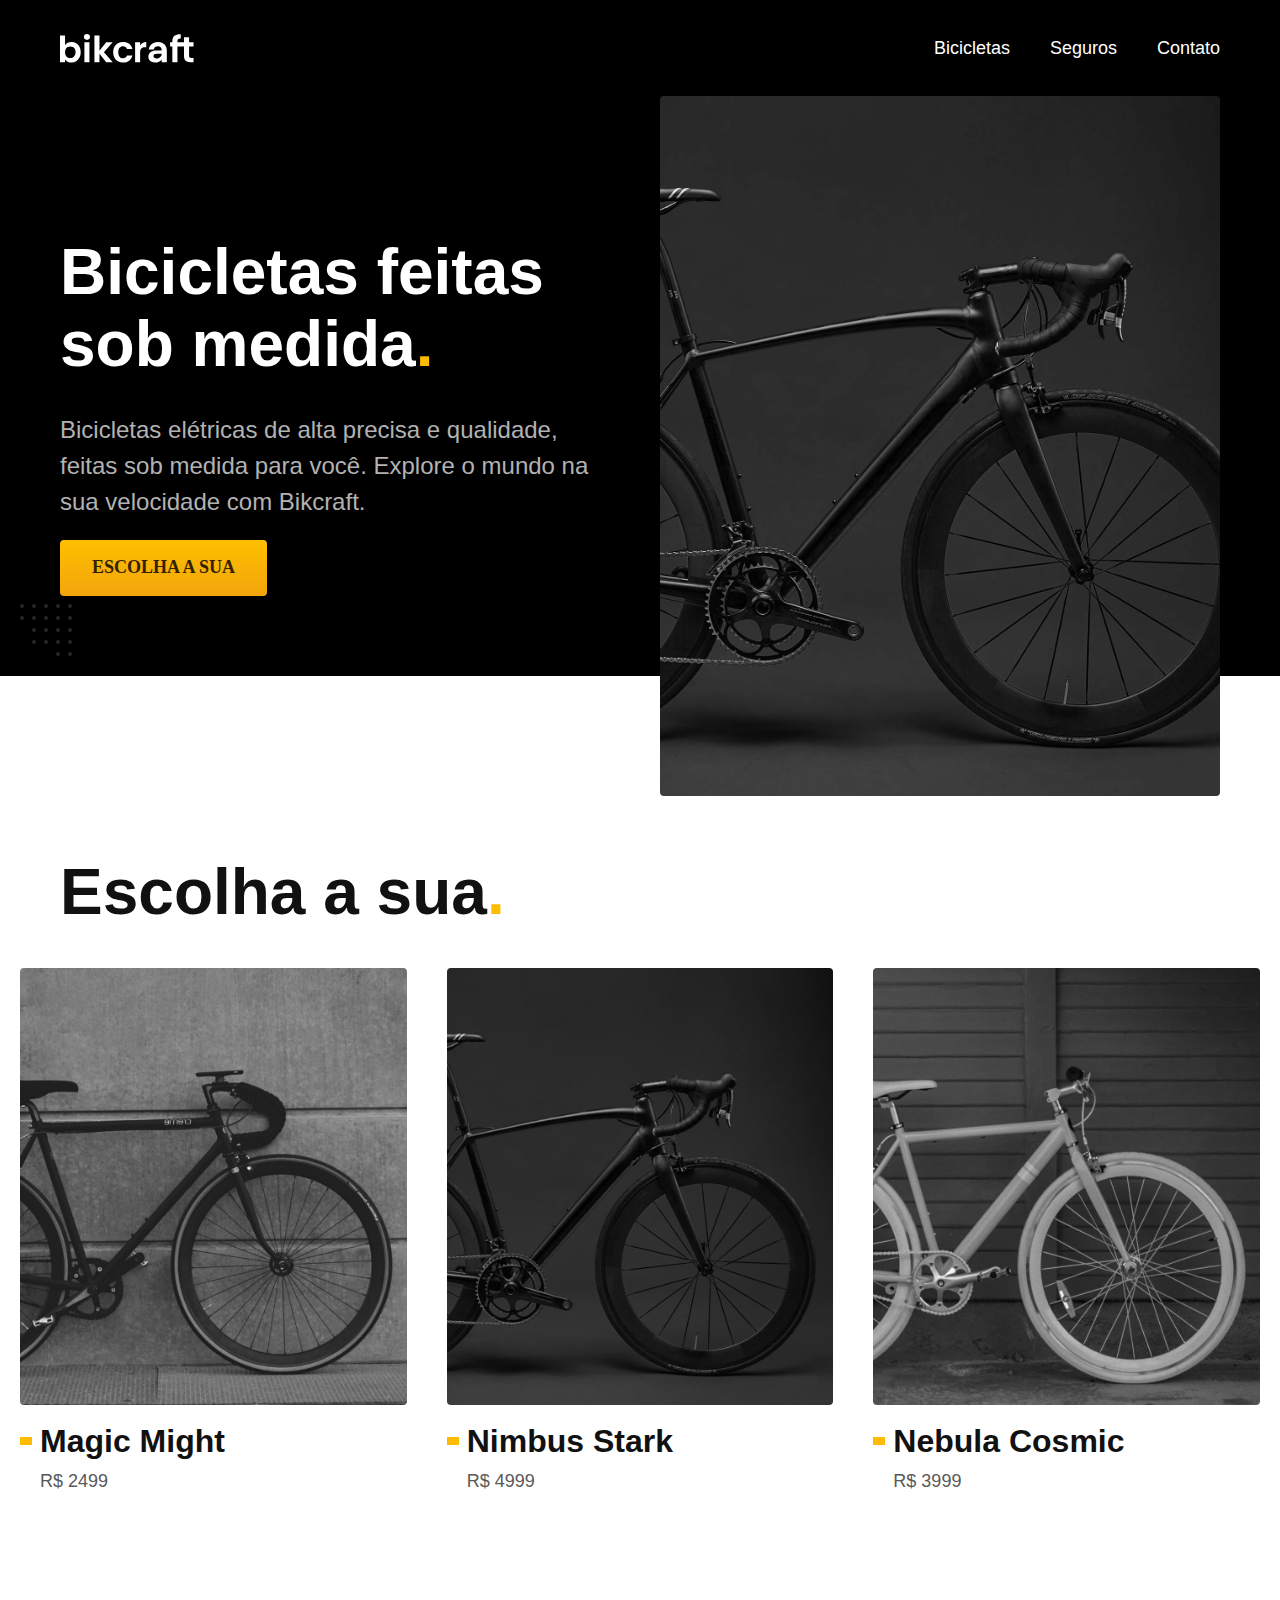
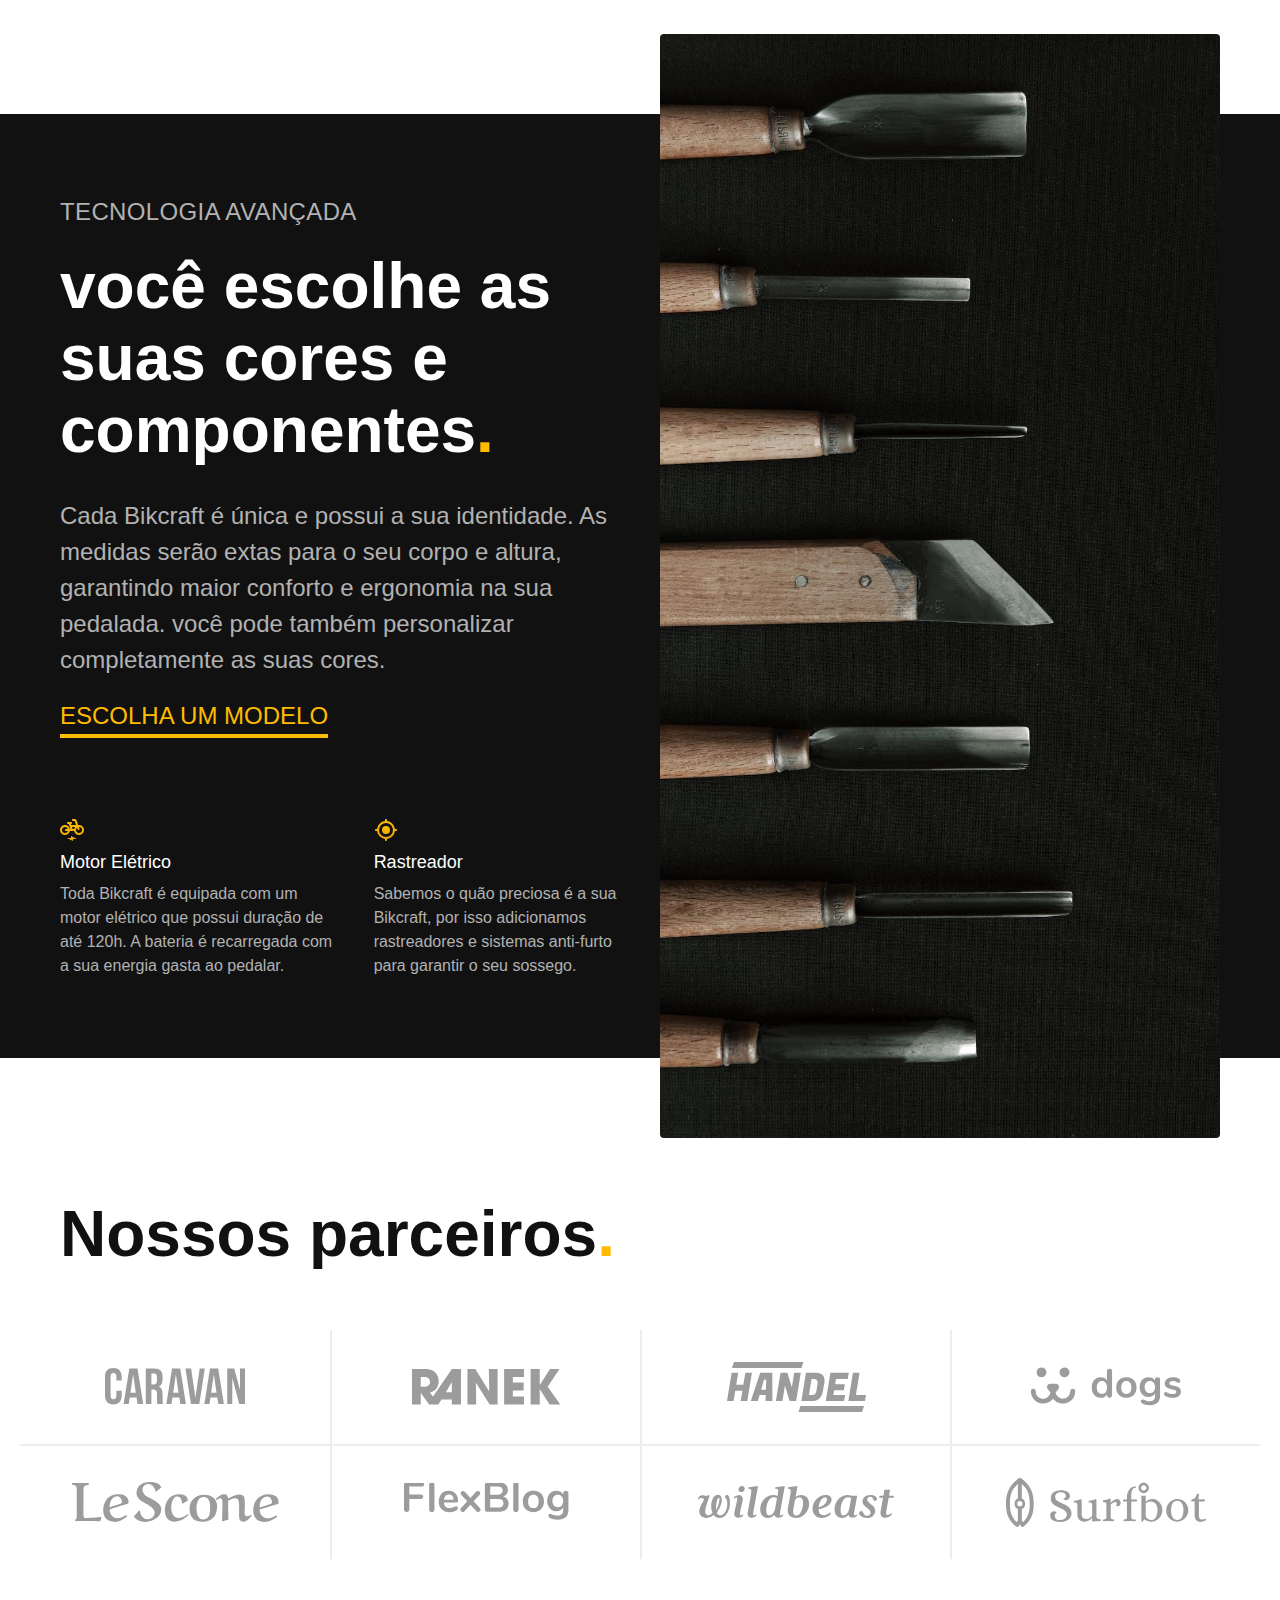
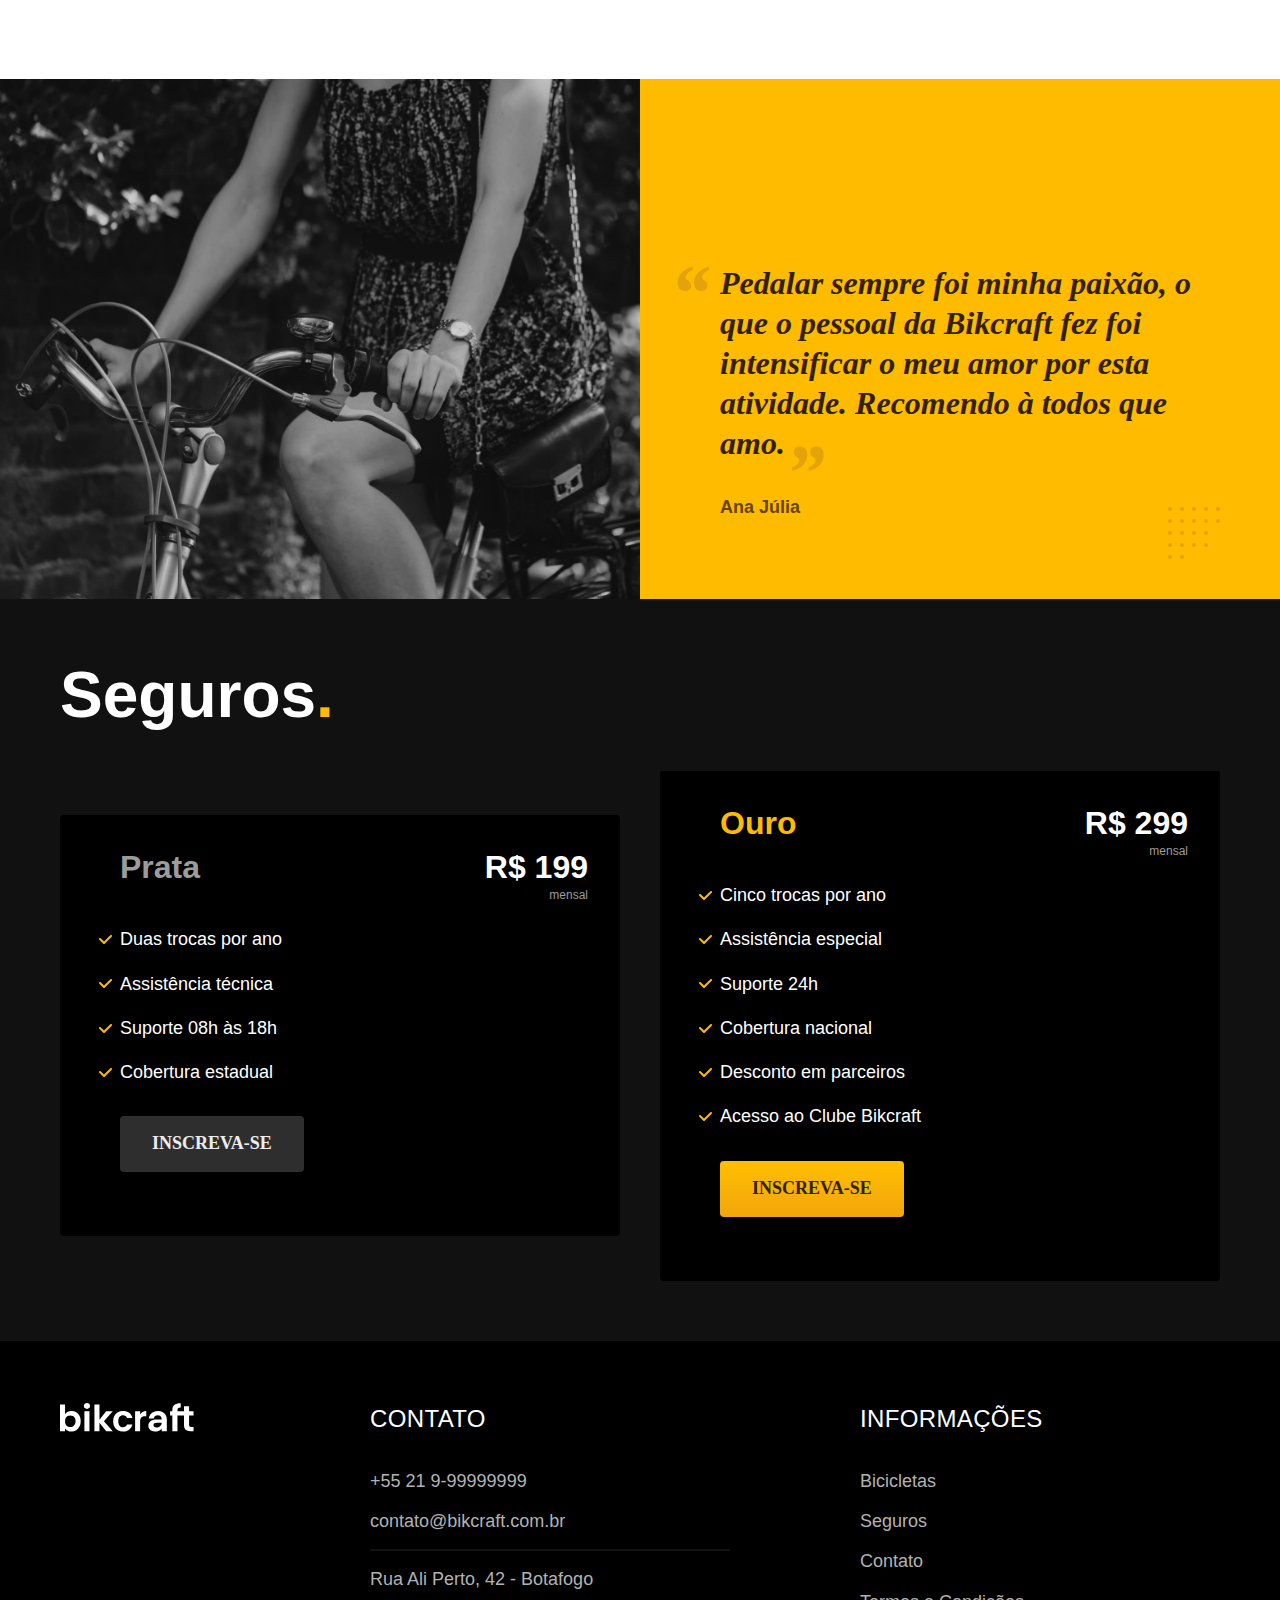
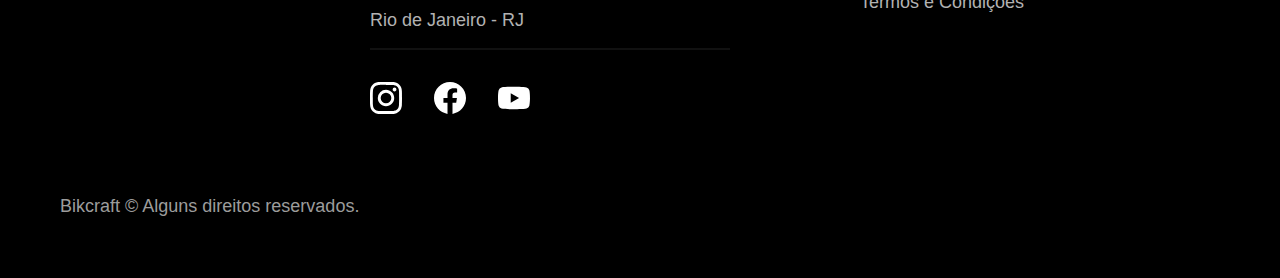
==== commit 2f375bb4: "Pequenos detalhes e otimização" ====
--- a/bikcraft/index.html
+++ b/bikcraft/index.html
@@ -5,6 +5,7 @@
     <meta name="description" content="Bicletas elétricas de alta precisão e qualidade feitas sob medida para o cliente. Explore o mundo na sua velocidade com a Bikcraft.">
     <meta charset="UTF-8">
     <meta name="viewport" content="width=device-width, initial-scale=1.0">
+    <link rel="preload" href="./css/style.css" as="style">
     <link rel="stylesheet" href="./css/style.css">
     <!--<link rel="preconnect" href="https://fonts.googleapis.com">
     <link rel="preconnect" href="https://fonts.gstatic.com" crossorigin>
@@ -14,7 +15,7 @@
     <header class="header-bg">
         <div class="header container">
             <a href="./">        
-                <img src="./img/bikcraft.svg" alt="Bikcraft">
+                <img src="./img/bikcraft.svg" alt="Bikcraft" width="136" height="32">
             </a>
             <nav aria-label="primaria">
                 <ul class="header-menu font-1-m cor-0">
@@ -35,9 +36,10 @@
                 sua velocidade com Bikcraft.</p>
             <a class="botao" href="./bicicletas.html">Escolha a sua</a>
             </div>
-            <div>
-            <img src="./img/fotos/introducao.jpg" alt="Bicicleta elétrica preta">
-            </div>
+            <picture>
+                <source media="(max-width:800px)" srcset="./img/bicicletas/nimbus.jpg">
+                <img src="./img/fotos/introducao.jpg" alt="Bicicleta elétrica preta" >
+            </picture>
         </div>
     </main>
     <article class="bicicletas-lista">
--- a/bikcraft/css/style.css
+++ b/bikcraft/css/style.css
@@ -12,15 +12,28 @@
 /* Termos */
 @import "./termos/termos.css";
 
+/* Contato */
+@import "./contato/contato.css";
+@import "./contato/lojas.css";
+
 /* Utilidades */
 @import "./utilidades/componentes.css";
 @import "./utilidades/tipografia.css";
 @import "./utilidades/cores.css";
+@import "./utilidades/formulario.css";
+
+/* Bicicleta */
+@import "./bicicleta/bicicleta.css";
+@import "./bicicleta/seguro.css";
 
 /* Bicicletas */
 @import "./bicicletas/bicicletas-lista.css";
+@import "./bicicletas/bicicletas.css";
 
 /* seguros */
 @import "./seguros/seguros.css";
+@import "./seguros/vantagens.css";
+@import "./seguros/perguntas.css";
 
-
+/* orcamento */
+@import "./orcamento/orcamento.css";--- a/bikcraft/css/style.css
+++ b/bikcraft/css/style.css
@@ -12,15 +12,28 @@
 /* Termos */
 @import "./termos/termos.css";
 
+/* Contato */
+@import "./contato/contato.css";
+@import "./contato/lojas.css";
+
 /* Utilidades */
 @import "./utilidades/componentes.css";
 @import "./utilidades/tipografia.css";
 @import "./utilidades/cores.css";
+@import "./utilidades/formulario.css";
+
+/* Bicicleta */
+@import "./bicicleta/bicicleta.css";
+@import "./bicicleta/seguro.css";
 
 /* Bicicletas */
 @import "./bicicletas/bicicletas-lista.css";
+@import "./bicicletas/bicicletas.css";
 
 /* seguros */
 @import "./seguros/seguros.css";
+@import "./seguros/vantagens.css";
+@import "./seguros/perguntas.css";
 
-
+/* orcamento */
+@import "./orcamento/orcamento.css";